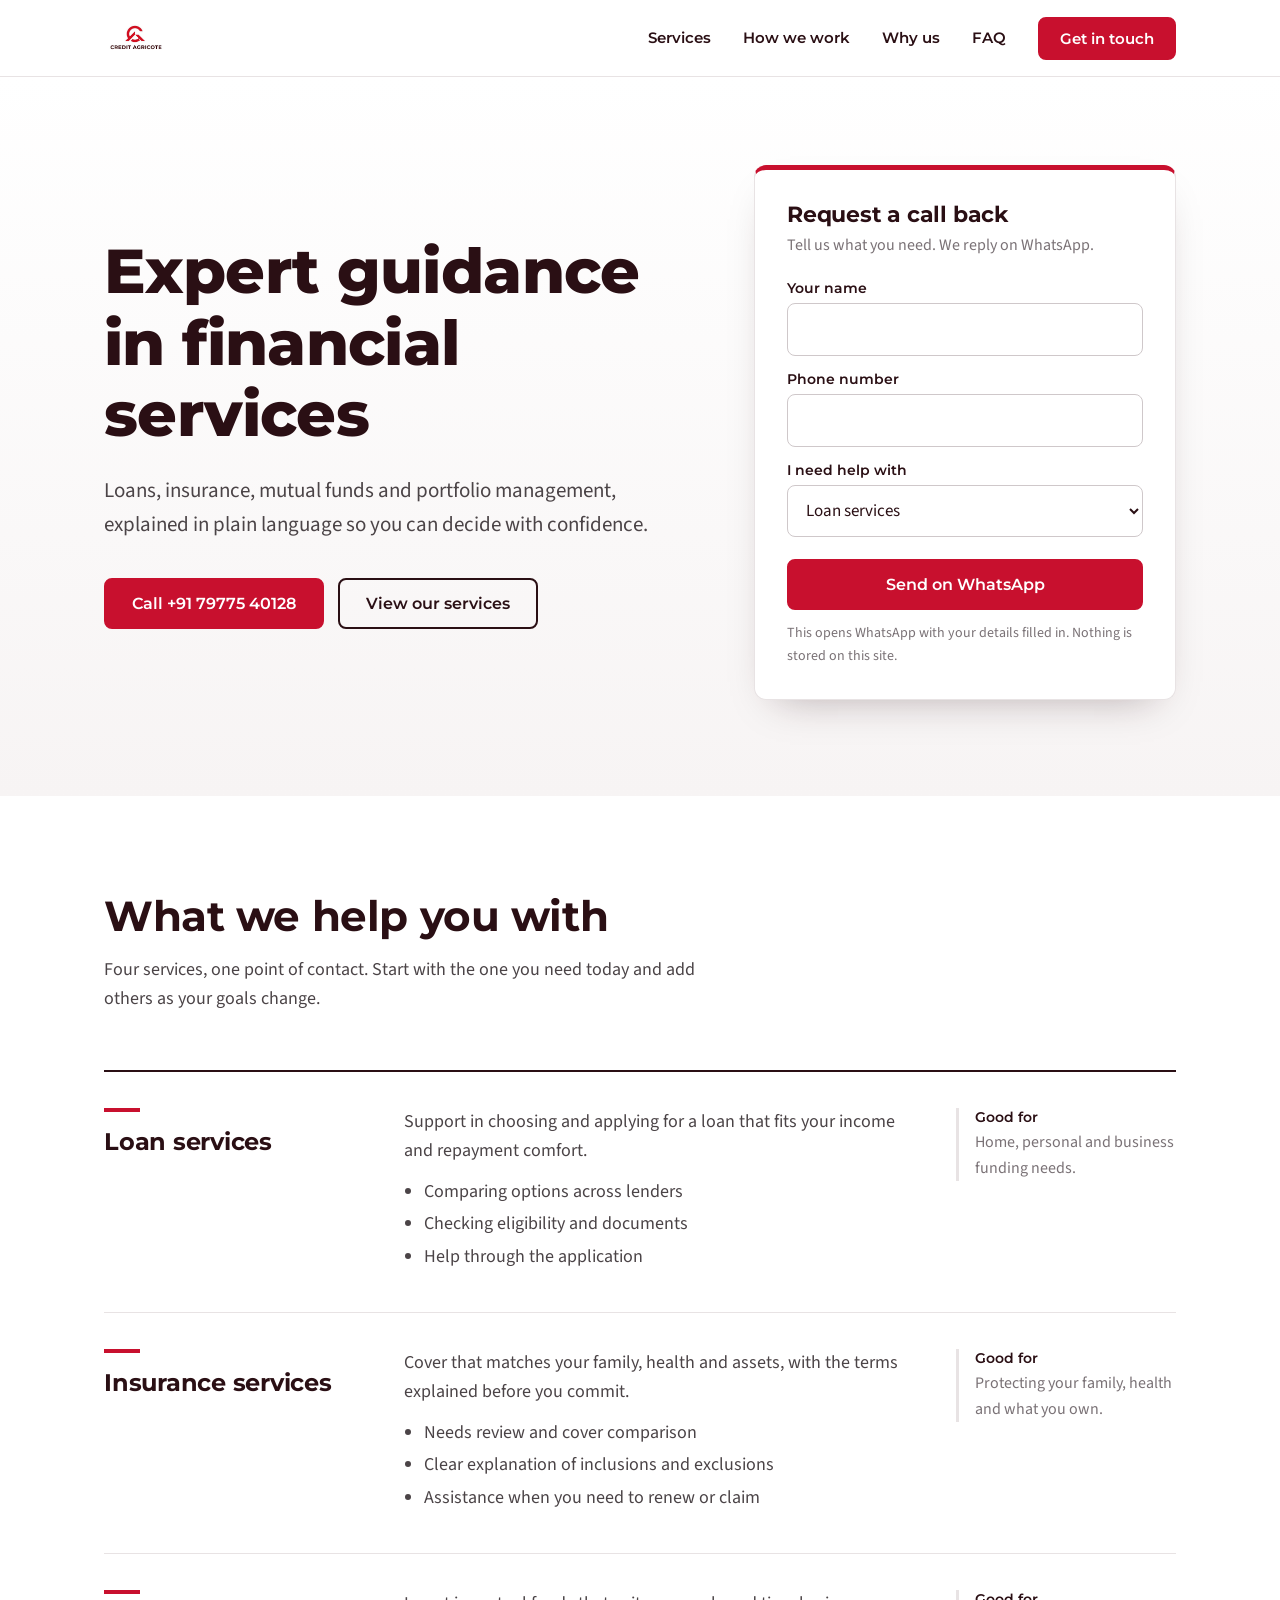
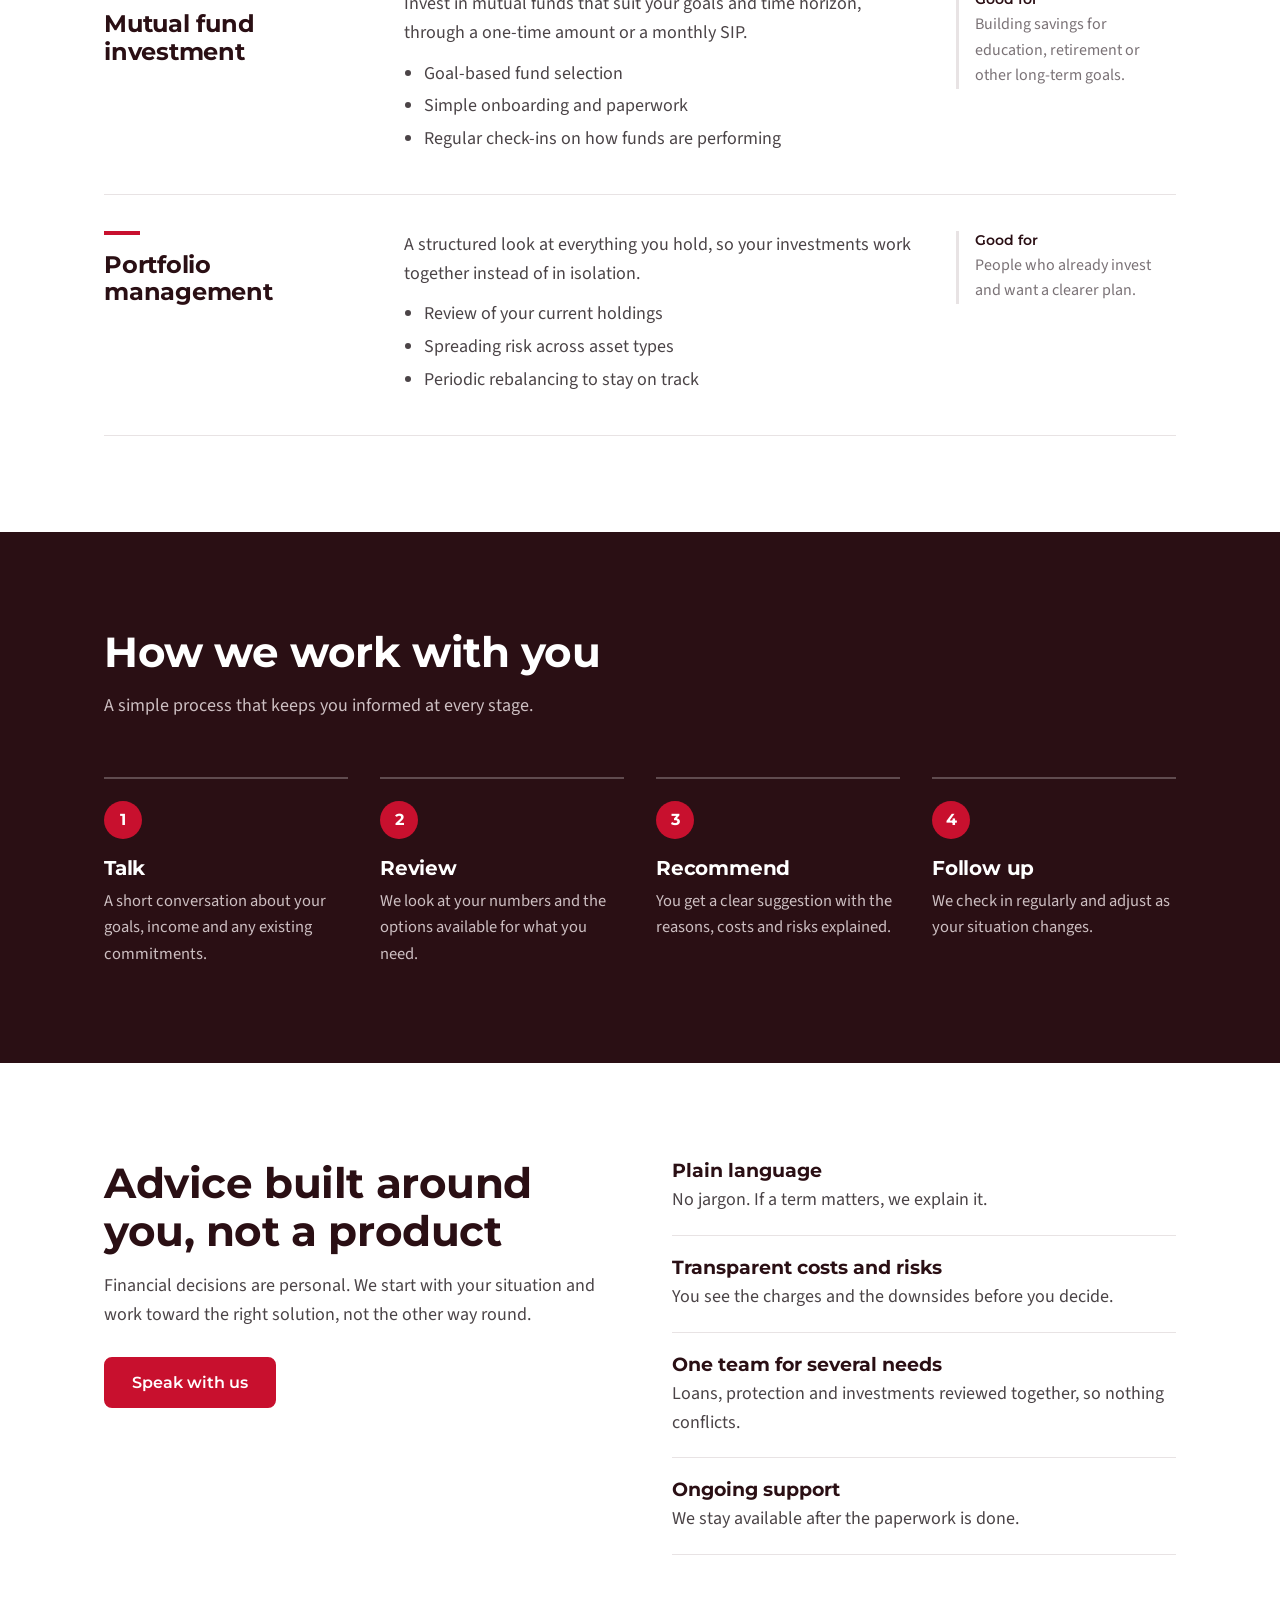
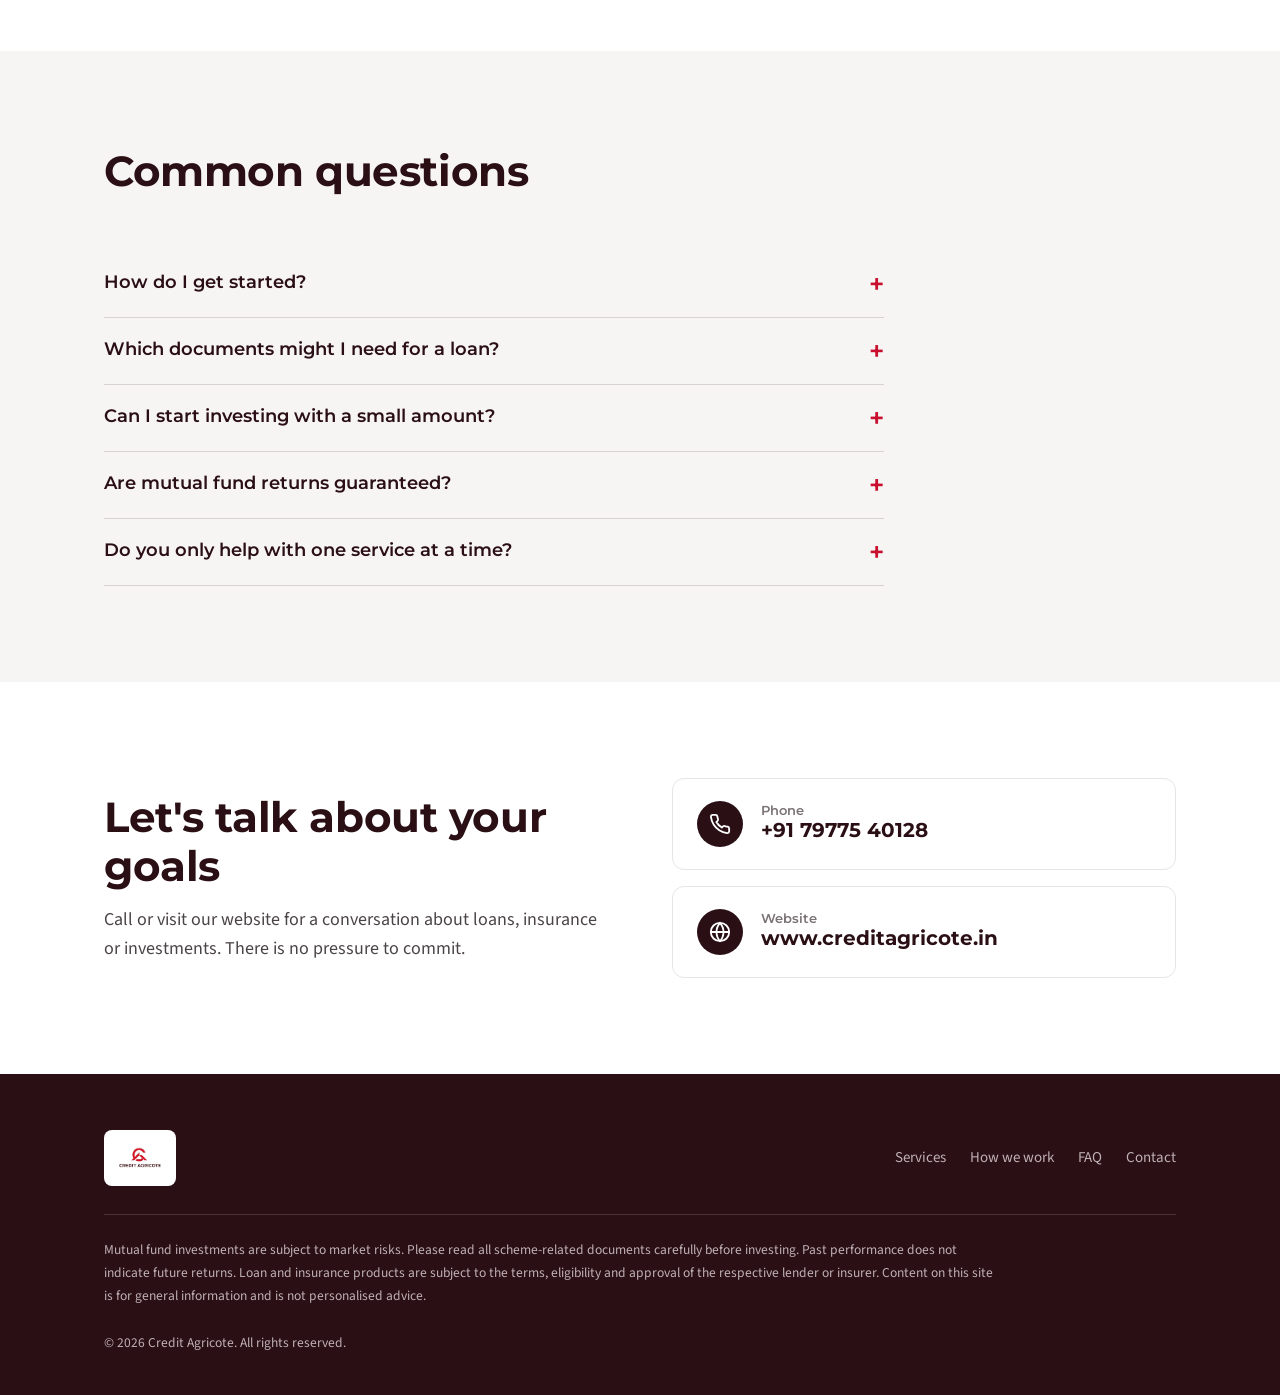
==== index.html @ e3b3945b "Add Credit Agricote website" ====
<!DOCTYPE html>
<html lang="en">
<head>
<meta charset="utf-8">
<meta name="viewport" content="width=device-width, initial-scale=1">
<title>Credit Agricote | Loans, Insurance, Mutual Funds & Portfolio Management</title>
<meta name="description" content="Credit Agricote offers clear, practical guidance on loans, insurance, mutual fund investment and portfolio management. Call +91 79775 40128.">
<meta property="og:title" content="Credit Agricote | Expert guidance in financial services">
<meta property="og:description" content="Loans, insurance, mutual fund investment and portfolio management, explained clearly.">
<meta property="og:type" content="website">
<meta property="og:image" content="assets/logo.jpg">
<link rel="icon" href="assets/logo.jpg">
<link rel="preconnect" href="https://fonts.googleapis.com">
<link rel="preconnect" href="https://fonts.gstatic.com" crossorigin>
<link href="https://fonts.googleapis.com/css2?family=Montserrat:wght@500;600;700;800&family=Source+Sans+3:wght@400;500;600&display=swap" rel="stylesheet">
<style>
:root{
  --red:#C8102E; --red-dark:#9E0C24; --ink:#2A0F14; --text:#4B4447; --muted:#7A7276;
  --line:#E8E3E4; --soft:#F7F4F4; --white:#fff;
  --head:"Montserrat","Segoe UI",Arial,sans-serif; --body:"Source Sans 3","Segoe UI",Arial,sans-serif;
  --max:1120px;
}
*{box-sizing:border-box;margin:0;padding:0}
html{scroll-behavior:smooth;scroll-padding-top:84px}
body{font-family:var(--body);font-size:18px;line-height:1.6;color:var(--text);background:var(--white);-webkit-font-smoothing:antialiased}
img{max-width:100%;display:block}
a{color:inherit}
h1,h2,h3{font-family:var(--head);color:var(--ink);line-height:1.15;letter-spacing:-.01em}
.wrap{max-width:var(--max);margin:0 auto;padding:0 24px}
:focus-visible{outline:3px solid var(--red);outline-offset:3px;border-radius:4px}
.skip{position:absolute;left:-999px;top:8px;background:var(--ink);color:#fff;padding:8px 14px;border-radius:6px;z-index:100}
.skip:focus{left:8px}

/* buttons */
.btn{display:inline-flex;align-items:center;justify-content:center;gap:8px;font:600 16px var(--head);padding:14px 26px;border-radius:8px;text-decoration:none;border:2px solid var(--red);background:var(--red);color:#fff;cursor:pointer;transition:background .2s,color .2s,border-color .2s}
.btn:hover{background:var(--red-dark);border-color:var(--red-dark)}
.btn.ghost{background:transparent;color:var(--ink);border-color:var(--ink)}
.btn.ghost:hover{background:var(--ink);color:#fff}

/* header */
header{position:sticky;top:0;z-index:50;background:rgba(255,255,255,.96);backdrop-filter:blur(8px);border-bottom:1px solid var(--line)}
.nav{display:flex;align-items:center;justify-content:space-between;height:76px}
.brand img{height:64px;width:auto;margin:-6px 0}
.nav ul{display:flex;gap:32px;list-style:none;align-items:center}
.nav a.link{text-decoration:none;font:600 15px var(--head);color:var(--ink)}
.nav a.link:hover{color:var(--red)}
.nav .btn{padding:10px 20px;font-size:15px}
.menu-btn{display:none;background:none;border:0;font:600 15px var(--head);color:var(--ink);padding:8px;cursor:pointer}

/* hero */
.hero{padding:88px 0 96px;background:linear-gradient(180deg,#fff 0,var(--soft) 100%)}
.hero .wrap{display:grid;grid-template-columns:1.25fr .9fr;gap:64px;align-items:center}
.hero h1{font-size:clamp(38px,5.2vw,62px);font-weight:800;animation:rise .7s ease both}
.hero p.lead{font-size:21px;margin:24px 0 36px;max-width:34em;animation:rise .7s .1s ease both}
.hero .actions{display:flex;gap:14px;flex-wrap:wrap;animation:rise .7s .2s ease both}
@keyframes rise{from{opacity:0;transform:translateY(14px)}to{opacity:1;transform:none}}

.panel{background:#fff;border:1px solid var(--line);border-top:5px solid var(--red);border-radius:12px;padding:32px;box-shadow:0 18px 40px -22px rgba(42,15,20,.35)}
.panel h2{font-size:22px;margin-bottom:6px}
.panel p.sub{font-size:16px;color:var(--muted);margin-bottom:20px}
label{display:block;font:600 14px var(--head);color:var(--ink);margin:14px 0 6px}
input,select,textarea{width:100%;font:inherit;font-size:17px;padding:12px 14px;border:1.5px solid #CFC8CA;border-radius:8px;background:#fff;color:var(--ink)}
input:focus,select:focus,textarea:focus{border-color:var(--red);outline:none;box-shadow:0 0 0 3px rgba(200,16,46,.18)}
textarea{min-height:84px;resize:vertical}
.panel .btn{width:100%;margin-top:22px}
.note{font-size:14px;color:var(--muted);margin-top:12px}

/* sections */
section{padding:96px 0}
.head{max-width:640px;margin-bottom:56px}
.head h2{font-size:clamp(30px,3.6vw,42px);font-weight:700}
.head p{margin-top:16px}

/* services: ruled rows, not identical cards */
.services{border-top:2px solid var(--ink)}
.svc{display:grid;grid-template-columns:260px 1fr 220px;gap:40px;padding:36px 0;border-bottom:1px solid var(--line);align-items:start}
.svc h3{font-size:24px;font-weight:700}
.svc h3::before{content:"";display:block;width:36px;height:4px;background:var(--red);margin-bottom:16px}
.svc ul{margin:12px 0 0 20px}
.svc li{margin:4px 0}
.svc .for{font-size:16px;color:var(--muted);border-left:3px solid var(--line);padding-left:16px}
.svc .for b{display:block;font:600 14px var(--head);color:var(--ink);margin-bottom:4px}

/* approach */
.approach{background:var(--ink);color:#E9DFE1}
.approach h2{color:#fff}
.approach .head p{color:#CDBFC2}
.steps{display:grid;grid-template-columns:repeat(4,1fr);gap:32px;list-style:none;counter-reset:s}
.steps li{counter-increment:s;border-top:2px solid rgba(255,255,255,.25);padding-top:22px}
.steps li::before{content:counter(s);display:grid;place-items:center;width:38px;height:38px;border-radius:50%;background:var(--red);color:#fff;font:700 16px var(--head);margin-bottom:18px}
.steps h3{color:#fff;font-size:20px;margin-bottom:8px}
.steps p{font-size:16.5px;color:#CDBFC2}

/* why */
.why{display:grid;grid-template-columns:1fr 1fr;gap:64px;align-items:start}
.why dl div{padding:20px 0;border-bottom:1px solid var(--line)}
.why dl div:first-child{padding-top:0}
.why dt{font:700 19px var(--head);color:var(--ink);margin-bottom:4px}

/* faq */
.faq{background:var(--soft)}
.faq .list{max-width:780px}
details{border-bottom:1px solid #D9D2D4;padding:20px 0}
summary{cursor:pointer;font:600 18px var(--head);color:var(--ink);list-style:none;display:flex;justify-content:space-between;gap:20px}
summary::-webkit-details-marker{display:none}
summary::after{content:"+";font-size:26px;line-height:1;color:var(--red);transition:transform .2s}
details[open] summary::after{transform:rotate(45deg)}
details p{margin-top:12px;max-width:42em}

/* contact */
.contact .wrap{display:grid;grid-template-columns:1fr 1fr;gap:64px;align-items:center}
.contact h2{font-size:clamp(30px,3.6vw,42px);margin-bottom:16px}
.cards{display:grid;gap:16px}
.cc{display:flex;gap:18px;align-items:center;text-decoration:none;border:1px solid var(--line);border-radius:12px;padding:22px 24px;transition:border-color .2s}
.cc:hover{border-color:var(--red)}
.cc .ic{flex:none;width:46px;height:46px;border-radius:50%;background:var(--ink);display:grid;place-items:center}
.cc svg{width:22px;height:22px;fill:none;stroke:#fff;stroke-width:2;stroke-linecap:round;stroke-linejoin:round}
.cc small{display:block;font:600 13px var(--head);color:var(--muted)}
.cc strong{font:700 20px var(--head);color:var(--ink)}

footer{background:var(--ink);color:#BFB1B5;padding:56px 0 40px;font-size:15px}
footer .top{display:flex;justify-content:space-between;gap:32px;flex-wrap:wrap;padding-bottom:28px;border-bottom:1px solid rgba(255,255,255,.15)}
footer img{height:56px;background:#fff;border-radius:8px;padding:2px 10px}
footer nav{display:flex;gap:24px;flex-wrap:wrap;align-items:center}
footer a{text-decoration:none}
footer a:hover{color:#fff}
footer .legal{margin-top:24px;font-size:13.5px;line-height:1.7;max-width:900px}

@media(max-width:900px){
  .hero .wrap,.why,.contact .wrap{grid-template-columns:1fr;gap:44px}
  .svc{grid-template-columns:1fr;gap:16px}
  .steps{grid-template-columns:1fr 1fr}
  section{padding:72px 0}.hero{padding:56px 0 72px}
  .menu-btn{display:block}
  .nav ul{display:none;position:absolute;top:76px;left:0;right:0;background:#fff;flex-direction:column;align-items:stretch;gap:0;padding:8px 24px 20px;border-bottom:1px solid var(--line)}
  .nav ul.open{display:flex}
  .nav li{padding:12px 0;border-bottom:1px solid var(--line)}
  .nav li:last-child{border:0}
}
@media(max-width:560px){.steps{grid-template-columns:1fr}body{font-size:17px}.panel{padding:24px}}
@media(prefers-reduced-motion:reduce){*{animation:none!important;transition:none!important;scroll-behavior:auto!important}}
</style>
</head>
<body>
<a class="skip" href="#main">Skip to content</a>

<header>
  <div class="wrap nav">
    <a class="brand" href="#top" aria-label="Credit Agricote home"><img src="assets/logo.jpg" alt="Credit Agricote"></a>
    <button class="menu-btn" aria-expanded="false" aria-controls="menu">Menu</button>
    <ul id="menu">
      <li><a class="link" href="#services">Services</a></li>
      <li><a class="link" href="#approach">How we work</a></li>
      <li><a class="link" href="#why">Why us</a></li>
      <li><a class="link" href="#faq">FAQ</a></li>
      <li><a class="btn" href="#contact">Get in touch</a></li>
    </ul>
  </div>
</header>

<main id="main">
<div id="top" class="hero">
  <div class="wrap">
    <div>
      <h1>Expert guidance in financial services</h1>
      <p class="lead">Loans, insurance, mutual funds and portfolio management, explained in plain language so you can decide with confidence.</p>
      <div class="actions">
        <a class="btn" href="tel:+917977540128">Call +91 79775 40128</a>
        <a class="btn ghost" href="#services">View our services</a>
      </div>
    </div>
    <form class="panel" id="enquiry" aria-labelledby="fh">
      <h2 id="fh">Request a call back</h2>
      <p class="sub">Tell us what you need. We reply on WhatsApp.</p>
      <label for="name">Your name</label>
      <input id="name" name="name" autocomplete="name" required>
      <label for="phone">Phone number</label>
      <input id="phone" name="phone" type="tel" autocomplete="tel" required>
      <label for="need">I need help with</label>
      <select id="need" name="need">
        <option>Loan services</option>
        <option>Insurance services</option>
        <option>Mutual fund investment</option>
        <option>Portfolio management</option>
        <option>Not sure yet</option>
      </select>
      <button class="btn" type="submit">Send on WhatsApp</button>
      <p class="note">This opens WhatsApp with your details filled in. Nothing is stored on this site.</p>
    </form>
  </div>
</div>

<section id="services">
  <div class="wrap">
    <div class="head">
      <h2>What we help you with</h2>
      <p>Four services, one point of contact. Start with the one you need today and add others as your goals change.</p>
    </div>
    <div class="services">
      <article class="svc">
        <h3>Loan services</h3>
        <div>
          <p>Support in choosing and applying for a loan that fits your income and repayment comfort.</p>
          <ul><li>Comparing options across lenders</li><li>Checking eligibility and documents</li><li>Help through the application</li></ul>
        </div>
        <p class="for"><b>Good for</b>Home, personal and business funding needs.</p>
      </article>
      <article class="svc">
        <h3>Insurance services</h3>
        <div>
          <p>Cover that matches your family, health and assets, with the terms explained before you commit.</p>
          <ul><li>Needs review and cover comparison</li><li>Clear explanation of inclusions and exclusions</li><li>Assistance when you need to renew or claim</li></ul>
        </div>
        <p class="for"><b>Good for</b>Protecting your family, health and what you own.</p>
      </article>
      <article class="svc">
        <h3>Mutual fund investment</h3>
        <div>
          <p>Invest in mutual funds that suit your goals and time horizon, through a one-time amount or a monthly SIP.</p>
          <ul><li>Goal-based fund selection</li><li>Simple onboarding and paperwork</li><li>Regular check-ins on how funds are performing</li></ul>
        </div>
        <p class="for"><b>Good for</b>Building savings for education, retirement or other long-term goals.</p>
      </article>
      <article class="svc">
        <h3>Portfolio management</h3>
        <div>
          <p>A structured look at everything you hold, so your investments work together instead of in isolation.</p>
          <ul><li>Review of your current holdings</li><li>Spreading risk across asset types</li><li>Periodic rebalancing to stay on track</li></ul>
        </div>
        <p class="for"><b>Good for</b>People who already invest and want a clearer plan.</p>
      </article>
    </div>
  </div>
</section>

<section id="approach" class="approach">
  <div class="wrap">
    <div class="head">
      <h2>How we work with you</h2>
      <p>A simple process that keeps you informed at every stage.</p>
    </div>
    <ol class="steps">
      <li><h3>Talk</h3><p>A short conversation about your goals, income and any existing commitments.</p></li>
      <li><h3>Review</h3><p>We look at your numbers and the options available for what you need.</p></li>
      <li><h3>Recommend</h3><p>You get a clear suggestion with the reasons, costs and risks explained.</p></li>
      <li><h3>Follow up</h3><p>We check in regularly and adjust as your situation changes.</p></li>
    </ol>
  </div>
</section>

<section id="why">
  <div class="wrap why">
    <div class="head" style="margin:0">
      <h2>Advice built around you, not a product</h2>
      <p>Financial decisions are personal. We start with your situation and work toward the right solution, not the other way round.</p>
      <p style="margin-top:28px"><a class="btn" href="#contact">Speak with us</a></p>
    </div>
    <dl>
      <div><dt>Plain language</dt><dd>No jargon. If a term matters, we explain it.</dd></div>
      <div><dt>Transparent costs and risks</dt><dd>You see the charges and the downsides before you decide.</dd></div>
      <div><dt>One team for several needs</dt><dd>Loans, protection and investments reviewed together, so nothing conflicts.</dd></div>
      <div><dt>Ongoing support</dt><dd>We stay available after the paperwork is done.</dd></div>
    </dl>
  </div>
</section>

<section id="faq" class="faq">
  <div class="wrap">
    <div class="head"><h2>Common questions</h2></div>
    <div class="list">
      <details><summary>How do I get started?</summary><p>Call us or send the form above. We will arrange a short conversation to understand what you need before suggesting anything.</p></details>
      <details><summary>Which documents might I need for a loan?</summary><p>This depends on the loan type and lender. Typically it includes identity and address proof, income documents and bank statements. We will give you an exact list once we know your case.</p></details>
      <details><summary>Can I start investing with a small amount?</summary><p>Many mutual funds accept small monthly SIPs. We will help you choose an amount that fits your budget and goal.</p></details>
      <details><summary>Are mutual fund returns guaranteed?</summary><p>No. Mutual fund investments are subject to market risks and returns are not assured. We help you pick funds that match your risk comfort and time horizon.</p></details>
      <details><summary>Do you only help with one service at a time?</summary><p>No. Many clients begin with one need and later add others. We keep your full picture in view.</p></details>
    </div>
  </div>
</section>

<section id="contact" class="contact">
  <div class="wrap">
    <div>
      <h2>Let's talk about your goals</h2>
      <p>Call or visit our website for a conversation about loans, insurance or investments. There is no pressure to commit.</p>
    </div>
    <div class="cards">
      <a class="cc" href="tel:+917977540128"><span class="ic"><svg viewBox="0 0 24 24"><path d="M22 16.9v3a2 2 0 0 1-2.2 2 19.8 19.8 0 0 1-8.6-3.1 19.5 19.5 0 0 1-6-6A19.8 19.8 0 0 1 2.1 4.2 2 2 0 0 1 4.1 2h3a2 2 0 0 1 2 1.7c.1 1 .4 1.9.7 2.8a2 2 0 0 1-.5 2.1L8 9.9a16 16 0 0 0 6 6l1.3-1.3a2 2 0 0 1 2.1-.4c.9.3 1.8.6 2.8.7a2 2 0 0 1 1.7 2z"/></svg></span><span><small>Phone</small><strong>+91 79775 40128</strong></span></a>
      <a class="cc" href="https://www.creditagricote.in"><span class="ic"><svg viewBox="0 0 24 24"><circle cx="12" cy="12" r="10"/><path d="M2 12h20M12 2a15 15 0 0 1 0 20M12 2a15 15 0 0 0 0 20"/></svg></span><span><small>Website</small><strong>www.creditagricote.in</strong></span></a>
    </div>
  </div>
</section>
</main>

<footer>
  <div class="wrap">
    <div class="top">
      <img src="assets/logo.jpg" alt="Credit Agricote">
      <nav aria-label="Footer"><a href="#services">Services</a><a href="#approach">How we work</a><a href="#faq">FAQ</a><a href="#contact">Contact</a></nav>
    </div>
    <p class="legal">Mutual fund investments are subject to market risks. Please read all scheme-related documents carefully before investing. Past performance does not indicate future returns. Loan and insurance products are subject to the terms, eligibility and approval of the respective lender or insurer. Content on this site is for general information and is not personalised advice.</p>
    <p class="legal">&copy; <span id="yr">2026</span> Credit Agricote. All rights reserved.</p>
  </div>
</footer>

<script>
document.getElementById('yr').textContent=new Date().getFullYear();
var mb=document.querySelector('.menu-btn'),m=document.getElementById('menu');
mb.addEventListener('click',function(){var o=m.classList.toggle('open');mb.setAttribute('aria-expanded',o)});
m.addEventListener('click',function(e){if(e.target.closest('a')){m.classList.remove('open');mb.setAttribute('aria-expanded',false)}});
document.getElementById('enquiry').addEventListener('submit',function(e){
  e.preventDefault();
  var f=e.target,t='Hello Credit Agricote, my name is '+f.name.value.trim()+'. I need help with: '+f.need.value+'. Please call me on '+f.phone.value.trim()+'.';
  window.open('https://wa.me/917977540128?text='+encodeURIComponent(t),'_blank','noopener');
});
</script>
</body>
</html>
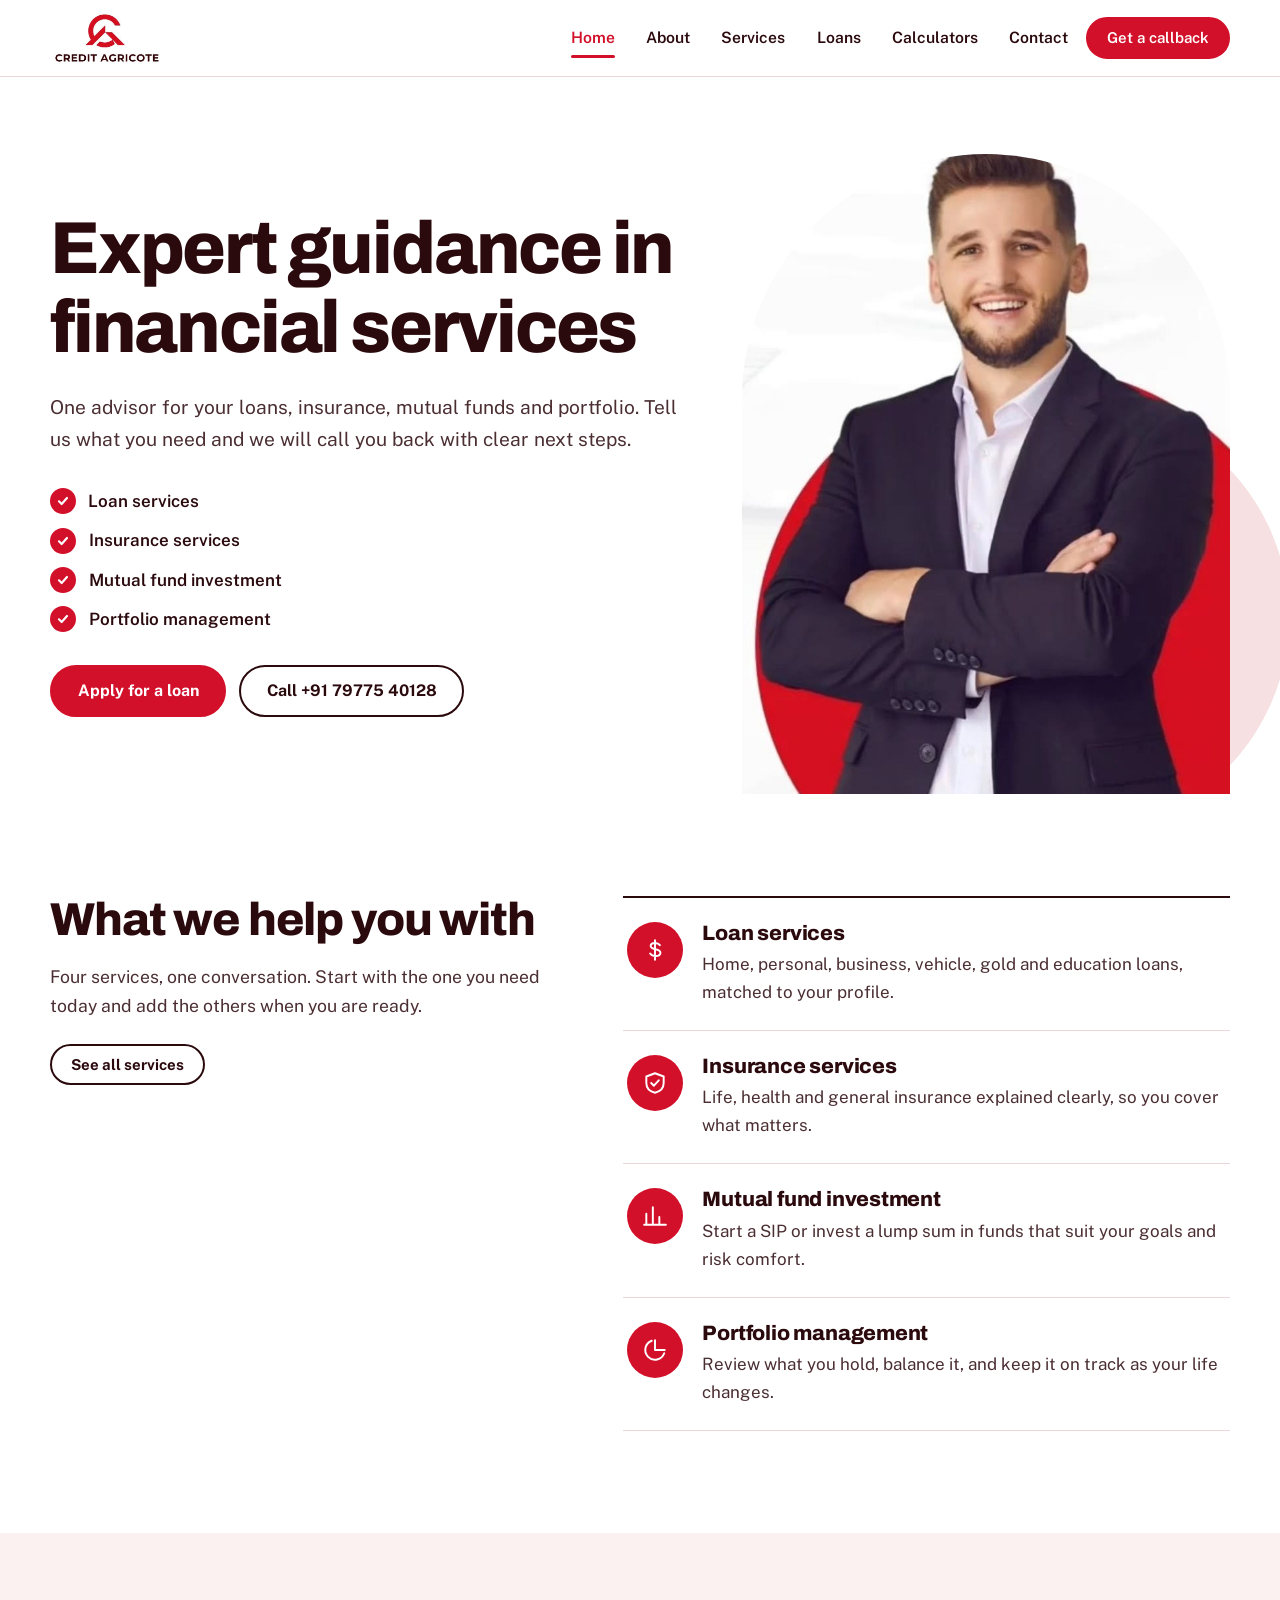
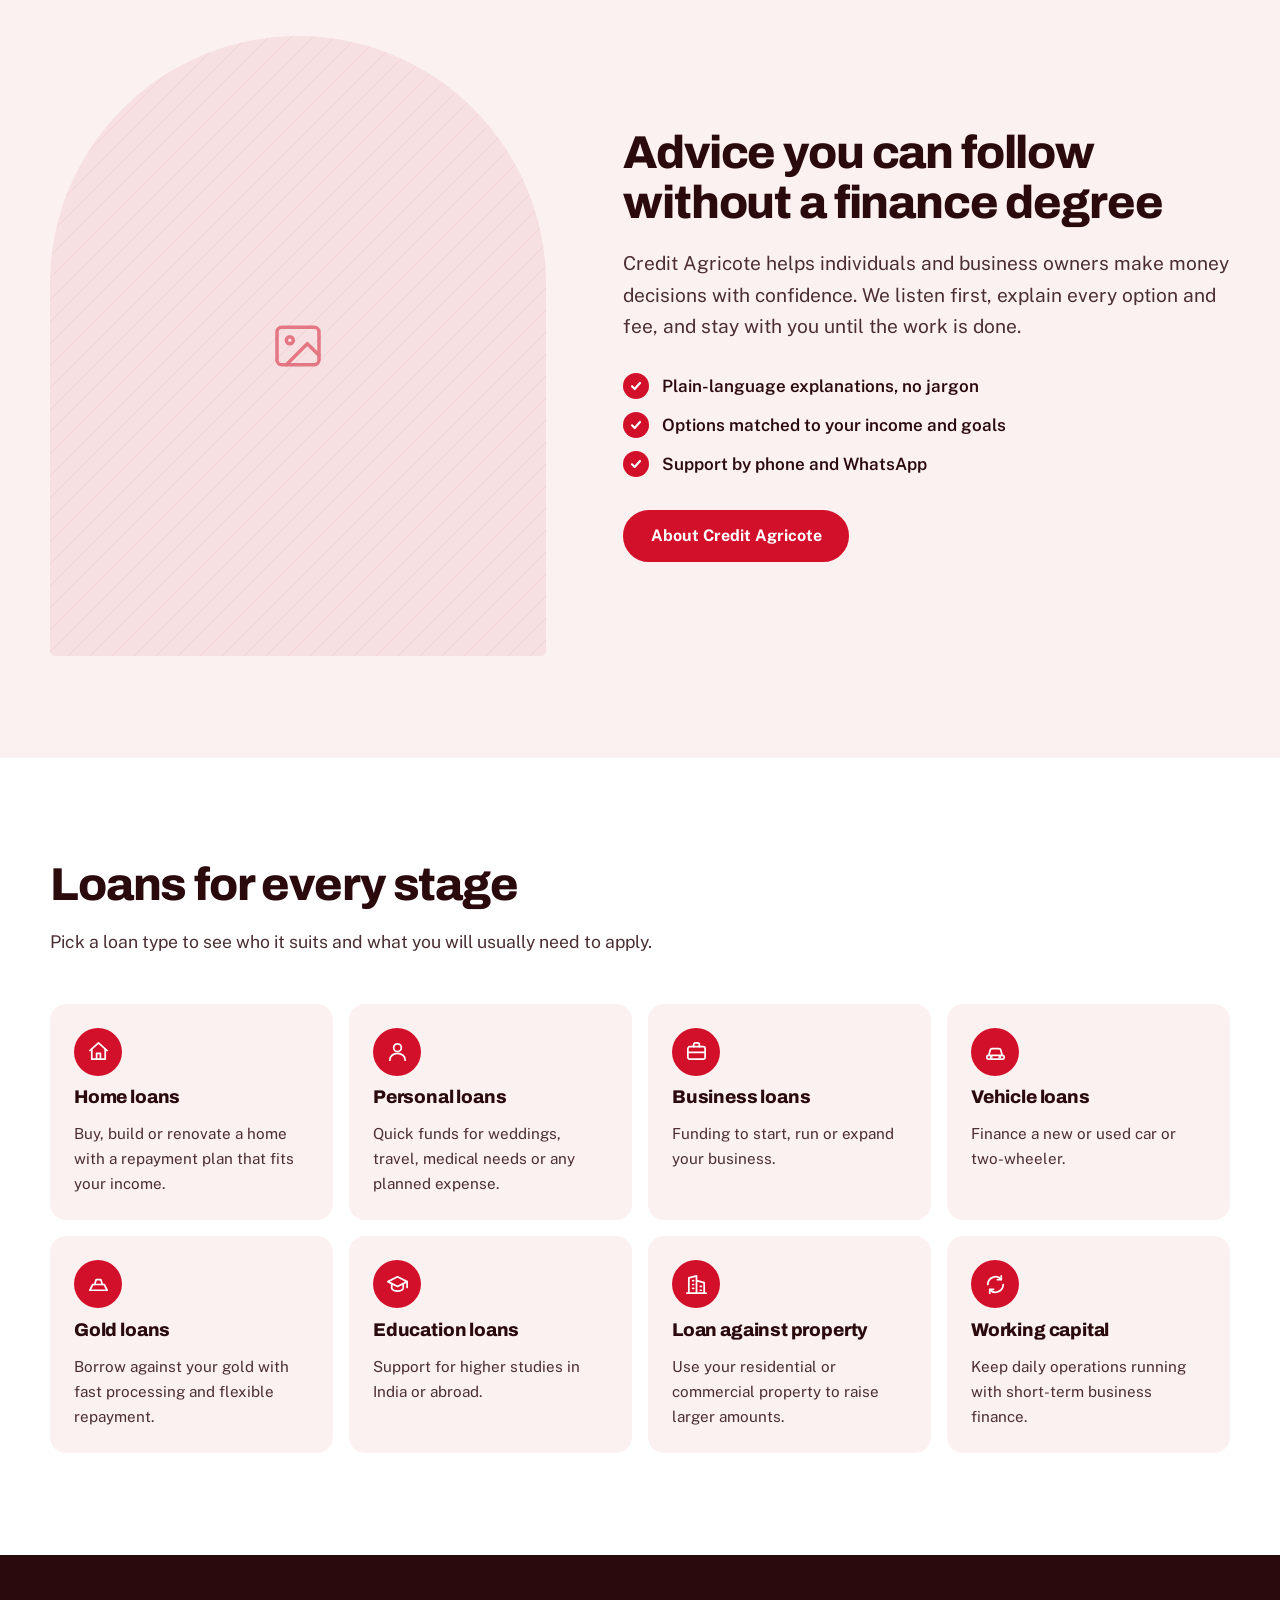
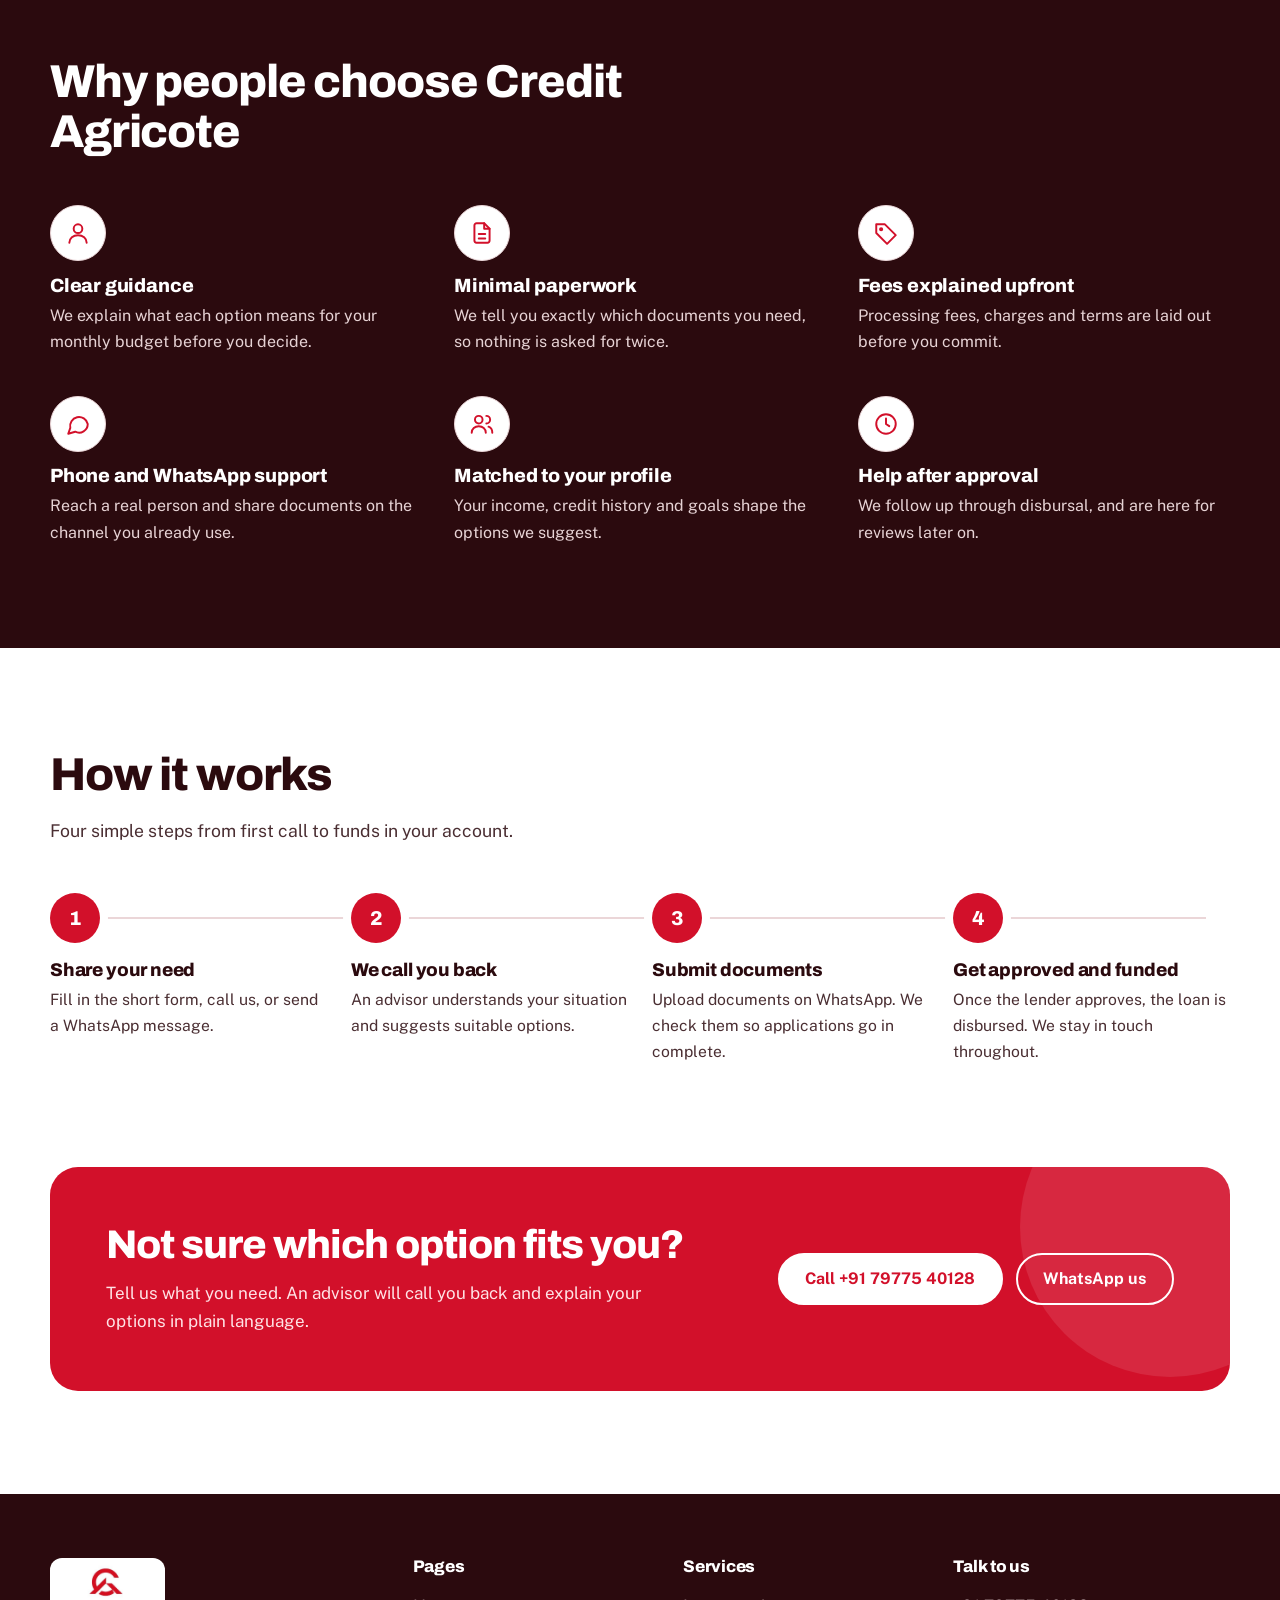
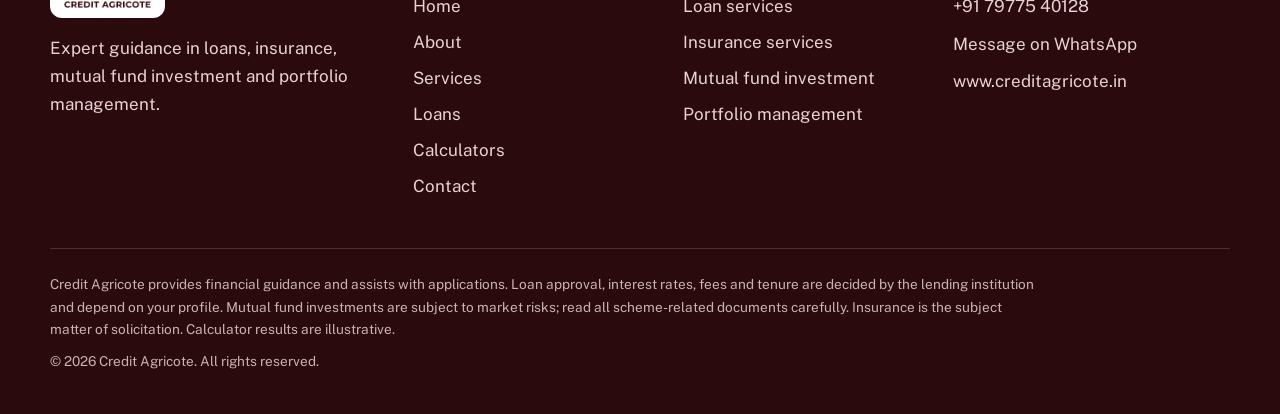
==== commit 35e4ae14: "Rebuild site: fresh multi-page Credit Agricote website" ====
--- a/index.html
+++ b/index.html
@@ -1,317 +1,166 @@
-<!DOCTYPE html>
+<!doctype html>
 <html lang="en">
 <head>
 <meta charset="utf-8">
-<meta name="viewport" content="width=device-width, initial-scale=1">
-<title>Credit Agricote | Loans, Insurance, Mutual Funds & Portfolio Management</title>
-<meta name="description" content="Credit Agricote offers clear, practical guidance on loans, insurance, mutual fund investment and portfolio management. Call +91 79775 40128.">
+<meta name="viewport" content="width=device-width,initial-scale=1">
+<title>Credit Agricote | Expert guidance in financial services</title>
+<meta name="description" content="Loans, insurance, mutual fund investment and portfolio management with clear, expert guidance from Credit Agricote.">
+<meta name="theme-color" content="#D2102A">
 <meta property="og:title" content="Credit Agricote | Expert guidance in financial services">
-<meta property="og:description" content="Loans, insurance, mutual fund investment and portfolio management, explained clearly.">
+<meta property="og:description" content="Loans, insurance, mutual fund investment and portfolio management with clear, expert guidance from Credit Agricote.">
 <meta property="og:type" content="website">
-<meta property="og:image" content="assets/logo.jpg">
-<link rel="icon" href="assets/logo.jpg">
+<meta property="og:image" content="assets/img/services-poster.jpg">
+<link rel="icon" type="image/png" href="assets/favicon.png">
 <link rel="preconnect" href="https://fonts.googleapis.com">
 <link rel="preconnect" href="https://fonts.gstatic.com" crossorigin>
-<link href="https://fonts.googleapis.com/css2?family=Montserrat:wght@500;600;700;800&family=Source+Sans+3:wght@400;500;600&display=swap" rel="stylesheet">
-<style>
-:root{
-  --red:#C8102E; --red-dark:#9E0C24; --ink:#2A0F14; --text:#4B4447; --muted:#7A7276;
-  --line:#E8E3E4; --soft:#F7F4F4; --white:#fff;
-  --head:"Montserrat","Segoe UI",Arial,sans-serif; --body:"Source Sans 3","Segoe UI",Arial,sans-serif;
-  --max:1120px;
-}
-*{box-sizing:border-box;margin:0;padding:0}
-html{scroll-behavior:smooth;scroll-padding-top:84px}
-body{font-family:var(--body);font-size:18px;line-height:1.6;color:var(--text);background:var(--white);-webkit-font-smoothing:antialiased}
-img{max-width:100%;display:block}
-a{color:inherit}
-h1,h2,h3{font-family:var(--head);color:var(--ink);line-height:1.15;letter-spacing:-.01em}
-.wrap{max-width:var(--max);margin:0 auto;padding:0 24px}
-:focus-visible{outline:3px solid var(--red);outline-offset:3px;border-radius:4px}
-.skip{position:absolute;left:-999px;top:8px;background:var(--ink);color:#fff;padding:8px 14px;border-radius:6px;z-index:100}
-.skip:focus{left:8px}
-
-/* buttons */
-.btn{display:inline-flex;align-items:center;justify-content:center;gap:8px;font:600 16px var(--head);padding:14px 26px;border-radius:8px;text-decoration:none;border:2px solid var(--red);background:var(--red);color:#fff;cursor:pointer;transition:background .2s,color .2s,border-color .2s}
-.btn:hover{background:var(--red-dark);border-color:var(--red-dark)}
-.btn.ghost{background:transparent;color:var(--ink);border-color:var(--ink)}
-.btn.ghost:hover{background:var(--ink);color:#fff}
-
-/* header */
-header{position:sticky;top:0;z-index:50;background:rgba(255,255,255,.96);backdrop-filter:blur(8px);border-bottom:1px solid var(--line)}
-.nav{display:flex;align-items:center;justify-content:space-between;height:76px}
-.brand img{height:64px;width:auto;margin:-6px 0}
-.nav ul{display:flex;gap:32px;list-style:none;align-items:center}
-.nav a.link{text-decoration:none;font:600 15px var(--head);color:var(--ink)}
-.nav a.link:hover{color:var(--red)}
-.nav .btn{padding:10px 20px;font-size:15px}
-.menu-btn{display:none;background:none;border:0;font:600 15px var(--head);color:var(--ink);padding:8px;cursor:pointer}
-
-/* hero */
-.hero{padding:88px 0 96px;background:linear-gradient(180deg,#fff 0,var(--soft) 100%)}
-.hero .wrap{display:grid;grid-template-columns:1.25fr .9fr;gap:64px;align-items:center}
-.hero h1{font-size:clamp(38px,5.2vw,62px);font-weight:800;animation:rise .7s ease both}
-.hero p.lead{font-size:21px;margin:24px 0 36px;max-width:34em;animation:rise .7s .1s ease both}
-.hero .actions{display:flex;gap:14px;flex-wrap:wrap;animation:rise .7s .2s ease both}
-@keyframes rise{from{opacity:0;transform:translateY(14px)}to{opacity:1;transform:none}}
-
-.panel{background:#fff;border:1px solid var(--line);border-top:5px solid var(--red);border-radius:12px;padding:32px;box-shadow:0 18px 40px -22px rgba(42,15,20,.35)}
-.panel h2{font-size:22px;margin-bottom:6px}
-.panel p.sub{font-size:16px;color:var(--muted);margin-bottom:20px}
-label{display:block;font:600 14px var(--head);color:var(--ink);margin:14px 0 6px}
-input,select,textarea{width:100%;font:inherit;font-size:17px;padding:12px 14px;border:1.5px solid #CFC8CA;border-radius:8px;background:#fff;color:var(--ink)}
-input:focus,select:focus,textarea:focus{border-color:var(--red);outline:none;box-shadow:0 0 0 3px rgba(200,16,46,.18)}
-textarea{min-height:84px;resize:vertical}
-.panel .btn{width:100%;margin-top:22px}
-.note{font-size:14px;color:var(--muted);margin-top:12px}
-
-/* sections */
-section{padding:96px 0}
-.head{max-width:640px;margin-bottom:56px}
-.head h2{font-size:clamp(30px,3.6vw,42px);font-weight:700}
-.head p{margin-top:16px}
-
-/* services: ruled rows, not identical cards */
-.services{border-top:2px solid var(--ink)}
-.svc{display:grid;grid-template-columns:260px 1fr 220px;gap:40px;padding:36px 0;border-bottom:1px solid var(--line);align-items:start}
-.svc h3{font-size:24px;font-weight:700}
-.svc h3::before{content:"";display:block;width:36px;height:4px;background:var(--red);margin-bottom:16px}
-.svc ul{margin:12px 0 0 20px}
-.svc li{margin:4px 0}
-.svc .for{font-size:16px;color:var(--muted);border-left:3px solid var(--line);padding-left:16px}
-.svc .for b{display:block;font:600 14px var(--head);color:var(--ink);margin-bottom:4px}
-
-/* approach */
-.approach{background:var(--ink);color:#E9DFE1}
-.approach h2{color:#fff}
-.approach .head p{color:#CDBFC2}
-.steps{display:grid;grid-template-columns:repeat(4,1fr);gap:32px;list-style:none;counter-reset:s}
-.steps li{counter-increment:s;border-top:2px solid rgba(255,255,255,.25);padding-top:22px}
-.steps li::before{content:counter(s);display:grid;place-items:center;width:38px;height:38px;border-radius:50%;background:var(--red);color:#fff;font:700 16px var(--head);margin-bottom:18px}
-.steps h3{color:#fff;font-size:20px;margin-bottom:8px}
-.steps p{font-size:16.5px;color:#CDBFC2}
-
-/* why */
-.why{display:grid;grid-template-columns:1fr 1fr;gap:64px;align-items:start}
-.why dl div{padding:20px 0;border-bottom:1px solid var(--line)}
-.why dl div:first-child{padding-top:0}
-.why dt{font:700 19px var(--head);color:var(--ink);margin-bottom:4px}
-
-/* faq */
-.faq{background:var(--soft)}
-.faq .list{max-width:780px}
-details{border-bottom:1px solid #D9D2D4;padding:20px 0}
-summary{cursor:pointer;font:600 18px var(--head);color:var(--ink);list-style:none;display:flex;justify-content:space-between;gap:20px}
-summary::-webkit-details-marker{display:none}
-summary::after{content:"+";font-size:26px;line-height:1;color:var(--red);transition:transform .2s}
-details[open] summary::after{transform:rotate(45deg)}
-details p{margin-top:12px;max-width:42em}
-
-/* contact */
-.contact .wrap{display:grid;grid-template-columns:1fr 1fr;gap:64px;align-items:center}
-.contact h2{font-size:clamp(30px,3.6vw,42px);margin-bottom:16px}
-.cards{display:grid;gap:16px}
-.cc{display:flex;gap:18px;align-items:center;text-decoration:none;border:1px solid var(--line);border-radius:12px;padding:22px 24px;transition:border-color .2s}
-.cc:hover{border-color:var(--red)}
-.cc .ic{flex:none;width:46px;height:46px;border-radius:50%;background:var(--ink);display:grid;place-items:center}
-.cc svg{width:22px;height:22px;fill:none;stroke:#fff;stroke-width:2;stroke-linecap:round;stroke-linejoin:round}
-.cc small{display:block;font:600 13px var(--head);color:var(--muted)}
-.cc strong{font:700 20px var(--head);color:var(--ink)}
-
-footer{background:var(--ink);color:#BFB1B5;padding:56px 0 40px;font-size:15px}
-footer .top{display:flex;justify-content:space-between;gap:32px;flex-wrap:wrap;padding-bottom:28px;border-bottom:1px solid rgba(255,255,255,.15)}
-footer img{height:56px;background:#fff;border-radius:8px;padding:2px 10px}
-footer nav{display:flex;gap:24px;flex-wrap:wrap;align-items:center}
-footer a{text-decoration:none}
-footer a:hover{color:#fff}
-footer .legal{margin-top:24px;font-size:13.5px;line-height:1.7;max-width:900px}
-
-@media(max-width:900px){
-  .hero .wrap,.why,.contact .wrap{grid-template-columns:1fr;gap:44px}
-  .svc{grid-template-columns:1fr;gap:16px}
-  .steps{grid-template-columns:1fr 1fr}
-  section{padding:72px 0}.hero{padding:56px 0 72px}
-  .menu-btn{display:block}
-  .nav ul{display:none;position:absolute;top:76px;left:0;right:0;background:#fff;flex-direction:column;align-items:stretch;gap:0;padding:8px 24px 20px;border-bottom:1px solid var(--line)}
-  .nav ul.open{display:flex}
-  .nav li{padding:12px 0;border-bottom:1px solid var(--line)}
-  .nav li:last-child{border:0}
-}
-@media(max-width:560px){.steps{grid-template-columns:1fr}body{font-size:17px}.panel{padding:24px}}
-@media(prefers-reduced-motion:reduce){*{animation:none!important;transition:none!important;scroll-behavior:auto!important}}
-</style>
+<link href="https://fonts.googleapis.com/css2?family=Archivo:wght@600;700;800&family=Public+Sans:wght@400;500;600;700&display=swap" rel="stylesheet">
+<link rel="stylesheet" href="assets/style.css">
 </head>
 <body>
 <a class="skip" href="#main">Skip to content</a>
-
-<header>
-  <div class="wrap nav">
-    <a class="brand" href="#top" aria-label="Credit Agricote home"><img src="assets/logo.jpg" alt="Credit Agricote"></a>
-    <button class="menu-btn" aria-expanded="false" aria-controls="menu">Menu</button>
-    <ul id="menu">
-      <li><a class="link" href="#services">Services</a></li>
-      <li><a class="link" href="#approach">How we work</a></li>
-      <li><a class="link" href="#why">Why us</a></li>
-      <li><a class="link" href="#faq">FAQ</a></li>
-      <li><a class="btn" href="#contact">Get in touch</a></li>
-    </ul>
+<header class="site-header">
+  <div class="wrap bar">
+    <a class="brand" href="index.html" aria-label="Credit Agricote home"><img src="assets/logo.png" alt="Credit Agricote" width="220" height="111"></a>
+    <button class="menu-btn" aria-label="Menu" aria-expanded="false" aria-controls="site-nav">
+      <svg width="22" height="22" viewBox="0 0 24 24" fill="none" stroke="currentColor" stroke-width="2" stroke-linecap="round"><path d="M4 7h16M4 12h16M4 17h16"/></svg>
+    </button>
+    <nav class="nav" id="site-nav" aria-label="Main">
+      <a href="index.html" aria-current="page">Home</a><a href="about.html">About</a><a href="services.html">Services</a><a href="loans.html">Loans</a><a href="tools.html">Calculators</a><a href="contact.html">Contact</a>
+      <a class="btn small" href="contact.html">Get a callback</a>
+    </nav>
   </div>
 </header>
+<main id="main">
 
-<main id="main">
-<div id="top" class="hero">
-  <div class="wrap">
-    <div>
+<section class="hero">
+  <div class="wrap hero-grid">
+    <div class="hero-copy">
       <h1>Expert guidance in financial services</h1>
-      <p class="lead">Loans, insurance, mutual funds and portfolio management, explained in plain language so you can decide with confidence.</p>
-      <div class="actions">
-        <a class="btn" href="tel:+917977540128">Call +91 79775 40128</a>
-        <a class="btn ghost" href="#services">View our services</a>
+      <p class="lead">One advisor for your loans, insurance, mutual funds and portfolio. Tell us what you need and we will call you back with clear next steps.</p>
+      <ul class="checks">
+        <li>Loan services</li><li>Insurance services</li><li>Mutual fund investment</li><li>Portfolio management</li>
+      </ul>
+      <div class="btn-row">
+        <a class="btn" href="contact.html?service=Loan">Apply for a loan</a>
+        <a class="btn ghost" href="tel:+917977540128">Call +91 79775 40128</a>
       </div>
     </div>
-    <form class="panel" id="enquiry" aria-labelledby="fh">
-      <h2 id="fh">Request a call back</h2>
-      <p class="sub">Tell us what you need. We reply on WhatsApp.</p>
-      <label for="name">Your name</label>
-      <input id="name" name="name" autocomplete="name" required>
-      <label for="phone">Phone number</label>
-      <input id="phone" name="phone" type="tel" autocomplete="tel" required>
-      <label for="need">I need help with</label>
-      <select id="need" name="need">
-        <option>Loan services</option>
-        <option>Insurance services</option>
-        <option>Mutual fund investment</option>
-        <option>Portfolio management</option>
-        <option>Not sure yet</option>
-      </select>
-      <button class="btn" type="submit">Send on WhatsApp</button>
-      <p class="note">This opens WhatsApp with your details filled in. Nothing is stored on this site.</p>
-    </form>
-  </div>
-</div>
-
-<section id="services">
-  <div class="wrap">
-    <div class="head">
-      <h2>What we help you with</h2>
-      <p>Four services, one point of contact. Start with the one you need today and add others as your goals change.</p>
-    </div>
-    <div class="services">
-      <article class="svc">
-        <h3>Loan services</h3>
-        <div>
-          <p>Support in choosing and applying for a loan that fits your income and repayment comfort.</p>
-          <ul><li>Comparing options across lenders</li><li>Checking eligibility and documents</li><li>Help through the application</li></ul>
-        </div>
-        <p class="for"><b>Good for</b>Home, personal and business funding needs.</p>
-      </article>
-      <article class="svc">
-        <h3>Insurance services</h3>
-        <div>
-          <p>Cover that matches your family, health and assets, with the terms explained before you commit.</p>
-          <ul><li>Needs review and cover comparison</li><li>Clear explanation of inclusions and exclusions</li><li>Assistance when you need to renew or claim</li></ul>
-        </div>
-        <p class="for"><b>Good for</b>Protecting your family, health and what you own.</p>
-      </article>
-      <article class="svc">
-        <h3>Mutual fund investment</h3>
-        <div>
-          <p>Invest in mutual funds that suit your goals and time horizon, through a one-time amount or a monthly SIP.</p>
-          <ul><li>Goal-based fund selection</li><li>Simple onboarding and paperwork</li><li>Regular check-ins on how funds are performing</li></ul>
-        </div>
-        <p class="for"><b>Good for</b>Building savings for education, retirement or other long-term goals.</p>
-      </article>
-      <article class="svc">
-        <h3>Portfolio management</h3>
-        <div>
-          <p>A structured look at everything you hold, so your investments work together instead of in isolation.</p>
-          <ul><li>Review of your current holdings</li><li>Spreading risk across asset types</li><li>Periodic rebalancing to stay on track</li></ul>
-        </div>
-        <p class="for"><b>Good for</b>People who already invest and want a clearer plan.</p>
-      </article>
+    <div class="hero-art">
+      <span class="disc" aria-hidden="true"></span>
+      <img src="assets/img/advisor.jpg" alt="A Credit Agricote financial advisor smiling with arms crossed" width="740" height="992">
     </div>
   </div>
 </section>
 
-<section id="approach" class="approach">
-  <div class="wrap">
-    <div class="head">
-      <h2>How we work with you</h2>
-      <p>A simple process that keeps you informed at every stage.</p>
+<section class="section">
+  <div class="wrap split">
+    <div class="sticky sec-head" style="margin:0">
+      <h2>What we help you with</h2>
+      <p>Four services, one conversation. Start with the one you need today and add the others when you are ready.</p>
+      <div class="btn-row" style="margin-top:1.5rem"><a class="btn ghost small" href="services.html">See all services</a></div>
     </div>
-    <ol class="steps">
-      <li><h3>Talk</h3><p>A short conversation about your goals, income and any existing commitments.</p></li>
-      <li><h3>Review</h3><p>We look at your numbers and the options available for what you need.</p></li>
-      <li><h3>Recommend</h3><p>You get a clear suggestion with the reasons, costs and risks explained.</p></li>
-      <li><h3>Follow up</h3><p>We check in regularly and adjust as your situation changes.</p></li>
-    </ol>
+    <ul class="svc-list">
+      <li><a href="services.html#loans"><span class="ico " aria-hidden="true"><svg viewBox="0 0 24 24" fill="none" stroke="currentColor" stroke-width="1.8" stroke-linecap="round" stroke-linejoin="round"><path d="M12 3v18M16.5 7.5c-.8-1.2-2.4-2-4.5-2-2.6 0-4 1.2-4 2.9 0 4 9 1.8 9 6.1 0 1.8-1.6 3-4.5 3-2.3 0-4-.9-5-2.3"/></svg></span><div><h3>Loan services</h3><p>Home, personal, business, vehicle, gold and education loans, matched to your profile.</p></div></a></li>
+      <li><a href="services.html#insurance"><span class="ico " aria-hidden="true"><svg viewBox="0 0 24 24" fill="none" stroke="currentColor" stroke-width="1.8" stroke-linecap="round" stroke-linejoin="round"><path d="M12 3l8 3v6c0 4.5-3.2 7.8-8 9-4.8-1.2-8-4.5-8-9V6l8-3z"/><path d="M8.5 12l2.5 2.5 4.5-5"/></svg></span><div><h3>Insurance services</h3><p>Life, health and general insurance explained clearly, so you cover what matters.</p></div></a></li>
+      <li><a href="services.html#mutual-funds"><span class="ico " aria-hidden="true"><svg viewBox="0 0 24 24" fill="none" stroke="currentColor" stroke-width="1.8" stroke-linecap="round" stroke-linejoin="round"><path d="M4 20V10M10 20V4M16 20v-7M22 20H2"/></svg></span><div><h3>Mutual fund investment</h3><p>Start a SIP or invest a lump sum in funds that suit your goals and risk comfort.</p></div></a></li>
+      <li><a href="services.html#portfolio"><span class="ico " aria-hidden="true"><svg viewBox="0 0 24 24" fill="none" stroke="currentColor" stroke-width="1.8" stroke-linecap="round" stroke-linejoin="round"><path d="M12 3v9h9"/><path d="M20.5 15A9 9 0 1 1 9 3.5"/></svg></span><div><h3>Portfolio management</h3><p>Review what you hold, balance it, and keep it on track as your life changes.</p></div></a></li>
+    </ul>
   </div>
 </section>
 
-<section id="why">
-  <div class="wrap why">
-    <div class="head" style="margin:0">
-      <h2>Advice built around you, not a product</h2>
-      <p>Financial decisions are personal. We start with your situation and work toward the right solution, not the other way round.</p>
-      <p style="margin-top:28px"><a class="btn" href="#contact">Speak with us</a></p>
-    </div>
-    <dl>
-      <div><dt>Plain language</dt><dd>No jargon. If a term matters, we explain it.</dd></div>
-      <div><dt>Transparent costs and risks</dt><dd>You see the charges and the downsides before you decide.</dd></div>
-      <div><dt>One team for several needs</dt><dd>Loans, protection and investments reviewed together, so nothing conflicts.</dd></div>
-      <div><dt>Ongoing support</dt><dd>We stay available after the paperwork is done.</dd></div>
-    </dl>
-  </div>
-</section>
-
-<section id="faq" class="faq">
-  <div class="wrap">
-    <div class="head"><h2>Common questions</h2></div>
-    <div class="list">
-      <details><summary>How do I get started?</summary><p>Call us or send the form above. We will arrange a short conversation to understand what you need before suggesting anything.</p></details>
-      <details><summary>Which documents might I need for a loan?</summary><p>This depends on the loan type and lender. Typically it includes identity and address proof, income documents and bank statements. We will give you an exact list once we know your case.</p></details>
-      <details><summary>Can I start investing with a small amount?</summary><p>Many mutual funds accept small monthly SIPs. We will help you choose an amount that fits your budget and goal.</p></details>
-      <details><summary>Are mutual fund returns guaranteed?</summary><p>No. Mutual fund investments are subject to market risks and returns are not assured. We help you pick funds that match your risk comfort and time horizon.</p></details>
-      <details><summary>Do you only help with one service at a time?</summary><p>No. Many clients begin with one need and later add others. We keep your full picture in view.</p></details>
+<section class="section tint">
+  <div class="wrap split center">
+    <div class="media arch" style="--ar:4/5" role="img" aria-label="Credit Agricote advisor meeting a client"><img src="assets/img/home-about.jpg" alt="" loading="lazy" onerror="this.remove()"></div>
+    <div>
+      <h2>Advice you can follow without a finance degree</h2>
+      <p class="lead" style="margin-top:1.2rem">Credit Agricote helps individuals and business owners make money decisions with confidence. We listen first, explain every option and fee, and stay with you until the work is done.</p>
+      <ul class="checks" style="margin-top:1.8rem">
+        <li>Plain-language explanations, no jargon</li>
+        <li>Options matched to your income and goals</li>
+        <li>Support by phone and WhatsApp</li>
+      </ul>
+      <div class="btn-row"><a class="btn" href="about.html">About Credit Agricote</a></div>
     </div>
   </div>
 </section>
 
-<section id="contact" class="contact">
+<section class="section">
   <div class="wrap">
-    <div>
-      <h2>Let's talk about your goals</h2>
-      <p>Call or visit our website for a conversation about loans, insurance or investments. There is no pressure to commit.</p>
+    <div class="sec-head"><h2>Loans for every stage</h2><p>Pick a loan type to see who it suits and what you will usually need to apply.</p></div>
+    <div class="tiles"><a class="tile" href="loans.html#home"><span class="ico " aria-hidden="true"><svg viewBox="0 0 24 24" fill="none" stroke="currentColor" stroke-width="1.8" stroke-linecap="round" stroke-linejoin="round"><path d="M3 11l9-8 9 8"/><path d="M5 10v10h14V10"/><path d="M10 20v-6h4v6"/></svg></span><h3>Home loans</h3><p>Buy, build or renovate a home with a repayment plan that fits your income.</p></a><a class="tile" href="loans.html#personal"><span class="ico " aria-hidden="true"><svg viewBox="0 0 24 24" fill="none" stroke="currentColor" stroke-width="1.8" stroke-linecap="round" stroke-linejoin="round"><circle cx="12" cy="8" r="4"/><path d="M4 21c0-4.2 3.6-7 8-7s8 2.8 8 7"/></svg></span><h3>Personal loans</h3><p>Quick funds for weddings, travel, medical needs or any planned expense.</p></a><a class="tile" href="loans.html#business"><span class="ico " aria-hidden="true"><svg viewBox="0 0 24 24" fill="none" stroke="currentColor" stroke-width="1.8" stroke-linecap="round" stroke-linejoin="round"><rect x="3" y="7" width="18" height="13" rx="2"/><path d="M9 7V5a2 2 0 0 1 2-2h2a2 2 0 0 1 2 2v2M3 13h18"/></svg></span><h3>Business loans</h3><p>Funding to start, run or expand your business.</p></a><a class="tile" href="loans.html#vehicle"><span class="ico " aria-hidden="true"><svg viewBox="0 0 24 24" fill="none" stroke="currentColor" stroke-width="1.8" stroke-linecap="round" stroke-linejoin="round"><path d="M5 16l1.5-5.5A2 2 0 0 1 8.4 9h7.2a2 2 0 0 1 1.9 1.5L19 16"/><rect x="3" y="16" width="18" height="4" rx="1.5"/><circle cx="7.5" cy="18" r=".6"/><circle cx="16.5" cy="18" r=".6"/></svg></span><h3>Vehicle loans</h3><p>Finance a new or used car or two-wheeler.</p></a><a class="tile" href="loans.html#gold"><span class="ico " aria-hidden="true"><svg viewBox="0 0 24 24" fill="none" stroke="currentColor" stroke-width="1.8" stroke-linecap="round" stroke-linejoin="round"><path d="M3 18l3-6h12l3 6H3z"/><path d="M8 12l1.5-5h5L16 12"/></svg></span><h3>Gold loans</h3><p>Borrow against your gold with fast processing and flexible repayment.</p></a><a class="tile" href="loans.html#education"><span class="ico " aria-hidden="true"><svg viewBox="0 0 24 24" fill="none" stroke="currentColor" stroke-width="1.8" stroke-linecap="round" stroke-linejoin="round"><path d="M2 9l10-5 10 5-10 5L2 9z"/><path d="M6 11.5V16c0 1.5 3 3 6 3s6-1.5 6-3v-4.5M22 9v6"/></svg></span><h3>Education loans</h3><p>Support for higher studies in India or abroad.</p></a><a class="tile" href="loans.html#property"><span class="ico " aria-hidden="true"><svg viewBox="0 0 24 24" fill="none" stroke="currentColor" stroke-width="1.8" stroke-linecap="round" stroke-linejoin="round"><path d="M4 21V5l8-2v18M12 8l8 2v11M2 21h20"/><path d="M8 8h1M8 12h1M8 16h1M16 14h1M16 18h1"/></svg></span><h3>Loan against property</h3><p>Use your residential or commercial property to raise larger amounts.</p></a><a class="tile" href="loans.html#working-capital"><span class="ico " aria-hidden="true"><svg viewBox="0 0 24 24" fill="none" stroke="currentColor" stroke-width="1.8" stroke-linecap="round" stroke-linejoin="round"><path d="M20 12a8 8 0 0 1-14 5.3M4 12A8 8 0 0 1 18 6.7"/><path d="M18 3v4h-4M6 21v-4h4"/></svg></span><h3>Working capital</h3><p>Keep daily operations running with short-term business finance.</p></a></div>
+  </div>
+</section>
+
+<section class="section dark">
+  <div class="wrap">
+    <div class="sec-head"><h2>Why people choose Credit Agricote</h2></div>
+    <div class="why">
+      <div><span class="ico soft" aria-hidden="true"><svg viewBox="0 0 24 24" fill="none" stroke="currentColor" stroke-width="1.8" stroke-linecap="round" stroke-linejoin="round"><circle cx="12" cy="8" r="4"/><path d="M4 21c0-4.2 3.6-7 8-7s8 2.8 8 7"/></svg></span><h3>Clear guidance</h3><p>We explain what each option means for your monthly budget before you decide.</p></div>
+      <div><span class="ico soft" aria-hidden="true"><svg viewBox="0 0 24 24" fill="none" stroke="currentColor" stroke-width="1.8" stroke-linecap="round" stroke-linejoin="round"><path d="M14 3H7a2 2 0 0 0-2 2v14a2 2 0 0 0 2 2h10a2 2 0 0 0 2-2V8l-5-5z"/><path d="M14 3v5h5M9 13h6M9 17h6"/></svg></span><h3>Minimal paperwork</h3><p>We tell you exactly which documents you need, so nothing is asked for twice.</p></div>
+      <div><span class="ico soft" aria-hidden="true"><svg viewBox="0 0 24 24" fill="none" stroke="currentColor" stroke-width="1.8" stroke-linecap="round" stroke-linejoin="round"><path d="M3 12V4h8l10 10-8 8L3 12z"/><circle cx="7.500" cy="8.500" r="1"/></svg></span><h3>Fees explained upfront</h3><p>Processing fees, charges and terms are laid out before you commit.</p></div>
+      <div><span class="ico soft" aria-hidden="true"><svg viewBox="0 0 24 24" fill="none" stroke="currentColor" stroke-width="1.8" stroke-linecap="round" stroke-linejoin="round"><path d="M21 12a8 8 0 0 1-11.6 7.1L3 21l1.9-5.4A8 8 0 1 1 21 12z"/></svg></span><h3>Phone and WhatsApp support</h3><p>Reach a real person and share documents on the channel you already use.</p></div>
+      <div><span class="ico soft" aria-hidden="true"><svg viewBox="0 0 24 24" fill="none" stroke="currentColor" stroke-width="1.8" stroke-linecap="round" stroke-linejoin="round"><circle cx="9" cy="8" r="3.500"/><path d="M2.500 20c0-3.600 2.900-6 6.500-6s6.500 2.400 6.500 6"/><path d="M16 4.500a3.500 3.500 0 0 1 0 7M18 14.500c2.200.8 3.500 2.700 3.500 5.500"/></svg></span><h3>Matched to your profile</h3><p>Your income, credit history and goals shape the options we suggest.</p></div>
+      <div><span class="ico soft" aria-hidden="true"><svg viewBox="0 0 24 24" fill="none" stroke="currentColor" stroke-width="1.8" stroke-linecap="round" stroke-linejoin="round"><circle cx="12" cy="12" r="9"/><path d="M12 7v5l3 2"/></svg></span><h3>Help after approval</h3><p>We follow up through disbursal, and are here for reviews later on.</p></div>
     </div>
-    <div class="cards">
-      <a class="cc" href="tel:+917977540128"><span class="ic"><svg viewBox="0 0 24 24"><path d="M22 16.9v3a2 2 0 0 1-2.2 2 19.8 19.8 0 0 1-8.6-3.1 19.5 19.5 0 0 1-6-6A19.8 19.8 0 0 1 2.1 4.2 2 2 0 0 1 4.1 2h3a2 2 0 0 1 2 1.7c.1 1 .4 1.9.7 2.8a2 2 0 0 1-.5 2.1L8 9.9a16 16 0 0 0 6 6l1.3-1.3a2 2 0 0 1 2.1-.4c.9.3 1.8.6 2.8.7a2 2 0 0 1 1.7 2z"/></svg></span><span><small>Phone</small><strong>+91 79775 40128</strong></span></a>
-      <a class="cc" href="https://www.creditagricote.in"><span class="ic"><svg viewBox="0 0 24 24"><circle cx="12" cy="12" r="10"/><path d="M2 12h20M12 2a15 15 0 0 1 0 20M12 2a15 15 0 0 0 0 20"/></svg></span><span><small>Website</small><strong>www.creditagricote.in</strong></span></a>
+  </div>
+</section>
+
+<section class="section">
+  <div class="wrap">
+    <div class="sec-head"><h2>How it works</h2><p>Four simple steps from first call to funds in your account.</p></div>
+    <ol class="steps">
+      <li><h3>Share your need</h3><p>Fill in the short form, call us, or send a WhatsApp message.</p></li>
+      <li><h3>We call you back</h3><p>An advisor understands your situation and suggests suitable options.</p></li>
+      <li><h3>Submit documents</h3><p>Upload documents on WhatsApp. We check them so applications go in complete.</p></li>
+      <li><h3>Get approved and funded</h3><p>Once the lender approves, the loan is disbursed. We stay in touch throughout.</p></li>
+    </ol>
+  </div>
+</section>
+<section class="section" style="padding-top:0">
+  <div class="wrap">
+    <div class="cta">
+      <div><h2>Not sure which option fits you?</h2><p>Tell us what you need. An advisor will call you back and explain your options in plain language.</p></div>
+      <div class="btn-row">
+        <a class="btn light" href="tel:+917977540128">Call +91 79775 40128</a>
+        <a class="btn outline-light" href="https://wa.me/917977540128" target="_blank" rel="noopener">WhatsApp us</a>
+      </div>
     </div>
   </div>
 </section>
 </main>
-
-<footer>
+<footer class="site-footer">
   <div class="wrap">
-    <div class="top">
-      <img src="assets/logo.jpg" alt="Credit Agricote">
-      <nav aria-label="Footer"><a href="#services">Services</a><a href="#approach">How we work</a><a href="#faq">FAQ</a><a href="#contact">Contact</a></nav>
+    <div class="foot">
+      <div>
+        <img src="assets/logo.png" alt="Credit Agricote" width="220" height="111">
+        <p>Expert guidance in loans, insurance, mutual fund investment and portfolio management.</p>
+      </div>
+      <div>
+        <h4>Pages</h4>
+        <ul><li><a href="index.html">Home</a></li><li><a href="about.html">About</a></li><li><a href="services.html">Services</a></li><li><a href="loans.html">Loans</a></li><li><a href="tools.html">Calculators</a></li><li><a href="contact.html">Contact</a></li></ul>
+      </div>
+      <div>
+        <h4>Services</h4>
+        <ul>
+          <li><a href="services.html#loans">Loan services</a></li>
+          <li><a href="services.html#insurance">Insurance services</a></li>
+          <li><a href="services.html#mutual-funds">Mutual fund investment</a></li>
+          <li><a href="services.html#portfolio">Portfolio management</a></li>
+        </ul>
+      </div>
+      <div>
+        <h4>Talk to us</h4>
+        <p><a href="tel:+917977540128">+91 79775 40128</a></p>
+        <p><a href="https://wa.me/917977540128" target="_blank" rel="noopener">Message on WhatsApp</a></p>
+        <p>www.creditagricote.in</p>
+      </div>
     </div>
-    <p class="legal">Mutual fund investments are subject to market risks. Please read all scheme-related documents carefully before investing. Past performance does not indicate future returns. Loan and insurance products are subject to the terms, eligibility and approval of the respective lender or insurer. Content on this site is for general information and is not personalised advice.</p>
-    <p class="legal">&copy; <span id="yr">2026</span> Credit Agricote. All rights reserved.</p>
+    <div class="legal">
+      <p>Credit Agricote provides financial guidance and assists with applications. Loan approval, interest rates, fees and tenure are decided by the lending institution and depend on your profile. Mutual fund investments are subject to market risks; read all scheme-related documents carefully. Insurance is the subject matter of solicitation. Calculator results are illustrative.</p>
+      <p>&copy; <span id="year">2026</span> Credit Agricote. All rights reserved.</p>
+    </div>
   </div>
 </footer>
-
-<script>
-document.getElementById('yr').textContent=new Date().getFullYear();
-var mb=document.querySelector('.menu-btn'),m=document.getElementById('menu');
-mb.addEventListener('click',function(){var o=m.classList.toggle('open');mb.setAttribute('aria-expanded',o)});
-m.addEventListener('click',function(e){if(e.target.closest('a')){m.classList.remove('open');mb.setAttribute('aria-expanded',false)}});
-document.getElementById('enquiry').addEventListener('submit',function(e){
-  e.preventDefault();
-  var f=e.target,t='Hello Credit Agricote, my name is '+f.name.value.trim()+'. I need help with: '+f.need.value+'. Please call me on '+f.phone.value.trim()+'.';
-  window.open('https://wa.me/917977540128?text='+encodeURIComponent(t),'_blank','noopener');
-});
-</script>
+<script src="assets/site.js" defer></script>
 </body>
 </html>
--- a/assets/style.css
+++ b/assets/style.css
@@ -0,0 +1,265 @@
+:root{
+  --red:#D2102A;
+  --red-dark:#A80C21;
+  --ink:#2B0A0E;
+  --ink-soft:#4A2E32;
+  --muted:#6E5659;
+  --blush:#FCF1F1;
+  --blush-2:#F6E0E1;
+  --line:#EBD6D8;
+  --white:#fff;
+  --font-display:"Archivo","Arial Narrow",Arial,sans-serif;
+  --font-body:"Public Sans",system-ui,-apple-system,"Segoe UI",Roboto,Arial,sans-serif;
+  --wrap:1180px;
+}
+*,*::before,*::after{box-sizing:border-box}
+html{scroll-behavior:smooth;-webkit-text-size-adjust:100%}
+body{margin:0;font-family:var(--font-body);font-size:1.0625rem;line-height:1.65;color:var(--ink);background:var(--white)}
+img{max-width:100%;display:block}
+a{color:inherit}
+h1,h2,h3,h4{font-family:var(--font-display);line-height:1.08;margin:0;letter-spacing:-.015em;font-weight:800}
+h1{font-size:clamp(2.5rem,6vw,4.6rem);letter-spacing:-.03em;font-stretch:96%}
+h2{font-size:clamp(1.85rem,3.6vw,2.9rem);letter-spacing:-.025em}
+h3{font-size:1.3rem;letter-spacing:-.01em}
+p{margin:0 0 1em}
+.wrap{width:min(var(--wrap),100% - 2.5rem);margin-inline:auto}
+.skip{position:absolute;left:-999px;top:0;background:var(--ink);color:#fff;padding:.6rem 1rem;z-index:100}
+.skip:focus{left:0}
+:focus-visible{outline:3px solid var(--red);outline-offset:3px;border-radius:4px}
+.lead{font-size:1.2rem;color:var(--ink-soft);max-width:34em}
+.muted{color:var(--muted)}
+
+/* header */
+.site-header{position:sticky;top:0;z-index:50;background:rgba(255,255,255,.96);backdrop-filter:blur(8px);border-bottom:1px solid var(--line)}
+.bar{display:flex;align-items:center;justify-content:space-between;gap:1.5rem;min-height:76px}
+.brand img{height:58px;width:auto}
+.nav{display:flex;align-items:center;gap:.25rem}
+.nav a{text-decoration:none;font-weight:600;font-size:.98rem;padding:.55rem .85rem;position:relative}
+.nav a:not(.btn)::after{content:"";position:absolute;left:.85rem;right:.85rem;bottom:.1rem;height:3px;border-radius:3px;background:var(--red);transform:scaleX(0);transform-origin:left;transition:transform .2s}
+.nav a:not(.btn):hover::after,.nav a[aria-current="page"]::after{transform:scaleX(1)}
+.nav a[aria-current="page"]{color:var(--red)}
+.menu-btn{display:none;background:none;border:1px solid var(--line);border-radius:10px;width:44px;height:44px;cursor:pointer;color:var(--ink)}
+.menu-btn svg{margin:auto}
+
+/* buttons */
+.btn{display:inline-flex;align-items:center;justify-content:center;gap:.55rem;font:700 1rem/1 var(--font-body);text-decoration:none;padding:1rem 1.6rem;border-radius:999px;border:2px solid var(--red);background:var(--red);color:#fff;cursor:pointer;transition:background .15s,color .15s,border-color .15s}
+.btn:hover{background:var(--red-dark);border-color:var(--red-dark)}
+.btn.ghost{background:transparent;color:var(--ink);border-color:var(--ink)}
+.btn.ghost:hover{background:var(--ink);color:#fff}
+.btn.light{background:#fff;color:var(--red);border-color:#fff}
+.btn.light:hover{background:var(--blush);border-color:var(--blush)}
+.btn.outline-light{background:transparent;color:#fff;border-color:#fff}
+.btn.outline-light:hover{background:#fff;color:var(--red)}
+.btn.small{padding:.7rem 1.2rem;font-size:.94rem}
+.btn-row{display:flex;flex-wrap:wrap;gap:.8rem;margin-top:2rem}
+.text-link{font-weight:700;color:var(--red);text-decoration:underline;text-underline-offset:4px;text-decoration-thickness:2px}
+
+/* check bullets (from the brand poster) */
+.checks{list-style:none;margin:0;padding:0;display:grid;gap:.7rem}
+.checks li{display:flex;align-items:center;gap:.8rem;font-weight:600}
+.checks li::before{content:"";flex:none;width:26px;height:26px;border-radius:50%;background:var(--red) url("data:image/svg+xml,%3Csvg xmlns='http://www.w3.org/2000/svg' viewBox='0 0 24 24' fill='none' stroke='white' stroke-width='3.2' stroke-linecap='round' stroke-linejoin='round'%3E%3Cpath d='M6 12.5l4 4 8-9'/%3E%3C/svg%3E") center/16px no-repeat}
+.checks.two{grid-template-columns:repeat(2,minmax(0,1fr));gap:.7rem 1.5rem}
+
+/* image slots */
+.media{position:relative;overflow:hidden;background:
+  linear-gradient(135deg,transparent 48%,rgba(210,16,42,.07) 49% 51%,transparent 52%) 0 0/22px 22px,var(--blush);
+  border-radius:20px;aspect-ratio:var(--ar,4/3);display:grid;place-items:center}
+.media::before{content:"";width:56px;height:56px;opacity:.5;background:url("data:image/svg+xml,%3Csvg xmlns='http://www.w3.org/2000/svg' viewBox='0 0 24 24' fill='none' stroke='%23D2102A' stroke-width='1.5' stroke-linecap='round' stroke-linejoin='round'%3E%3Crect x='3' y='4' width='18' height='16' rx='2'/%3E%3Ccircle cx='8.5' cy='9.5' r='1.5'/%3E%3Cpath d='M21 16l-5-5-9 9'/%3E%3C/svg%3E") center/contain no-repeat}
+.media img{position:absolute;inset:0;width:100%;height:100%;object-fit:cover}
+.media.arch{border-radius:999px 999px 20px 20px}
+
+/* hero */
+.hero{padding:clamp(2.5rem,6vw,5rem) 0 0;overflow:hidden}
+.hero-grid{display:grid;grid-template-columns:1.15fr .85fr;gap:2rem;align-items:end}
+.hero-copy{padding-bottom:clamp(2.5rem,6vw,5rem)}
+.hero h1{max-width:9.5em}
+.hero .lead{margin-top:1.5rem}
+.hero .checks{margin-top:2rem}
+.hero-art{position:relative;align-self:end}
+.hero-art .disc{position:absolute;right:-12%;bottom:-6%;width:88%;aspect-ratio:1;border-radius:50%;background:var(--blush-2)}
+.hero-art img{position:relative;width:100%;height:auto;max-height:640px;border-radius:999px 999px 0 0;aspect-ratio:3/4;object-fit:cover;object-position:50% 10%}
+.hero-copy>*{animation:rise .7s cubic-bezier(.2,.7,.2,1) both}
+.hero-copy>*:nth-child(2){animation-delay:.08s}.hero-copy>*:nth-child(3){animation-delay:.16s}.hero-copy>*:nth-child(4){animation-delay:.24s}
+@keyframes rise{from{opacity:0;transform:translateY(18px)}to{opacity:1;transform:none}}
+
+/* sections */
+.section{padding:clamp(3.5rem,8vw,6.5rem) 0}
+.section.tint{background:var(--blush)}
+.section.dark{background:var(--ink);color:#fff}
+.section.dark .lead,.section.dark p{color:#E7D3D5}
+.sec-head{max-width:40rem;margin-bottom:3rem}
+.sec-head p{margin-top:1rem;color:var(--ink-soft);font-size:1.1rem}
+.dark .sec-head p{color:#E7D3D5}
+.split{display:grid;grid-template-columns:.9fr 1.1fr;gap:clamp(2rem,6vw,5rem);align-items:start}
+.split.center{align-items:center}
+.split.flip>:first-child{order:2}
+
+/* service list (home) */
+.svc-list{list-style:none;margin:0;padding:0;border-top:2px solid var(--ink)}
+.svc-list li{border-bottom:1px solid var(--line)}
+.svc-list a{display:grid;grid-template-columns:56px 1fr;gap:1.2rem;padding:1.5rem .25rem;text-decoration:none;align-items:start;transition:background .15s}
+.svc-list a:hover{background:var(--blush)}
+.svc-list h3{margin-bottom:.35rem}
+.svc-list p{margin:0;color:var(--ink-soft)}
+.ico{display:grid;place-items:center;width:56px;height:56px;border-radius:50%;background:var(--red);color:#fff}
+.ico svg{width:26px;height:26px}
+.ico.soft{background:#fff;color:var(--red);border:1px solid var(--line)}
+.sticky{position:sticky;top:110px}
+
+/* loan tiles */
+.tiles{display:grid;grid-template-columns:repeat(4,1fr);gap:1rem}
+.tile{display:flex;flex-direction:column;gap:.8rem;padding:1.5rem;border-radius:16px;background:var(--blush);text-decoration:none;min-height:190px;transition:background .15s,color .15s}
+.tile:hover{background:var(--red);color:#fff}
+.tile:hover .ico{background:#fff;color:var(--red)}
+.tile:hover p{color:#fff}
+.tile h3{font-size:1.15rem}
+.tile p{margin:0;font-size:.95rem;color:var(--ink-soft)}
+.tile .ico{width:48px;height:48px}
+.tile .ico svg{width:23px;height:23px}
+
+/* why */
+.why{display:grid;grid-template-columns:repeat(3,1fr);gap:2.5rem 2rem}
+.why h3{margin:.9rem 0 .4rem;font-size:1.2rem}
+.why p{margin:0;font-size:1rem}
+
+/* steps */
+.steps{list-style:none;margin:0;padding:0;display:grid;grid-template-columns:repeat(4,1fr);gap:1.5rem;counter-reset:s;position:relative}
+.steps::before{content:"";position:absolute;left:24px;right:24px;top:24px;height:2px;background:var(--line)}
+.steps li{position:relative;counter-increment:s}
+.steps li::before{content:counter(s);display:grid;place-items:center;width:50px;height:50px;border-radius:50%;background:var(--red);color:#fff;font:800 1.25rem var(--font-display);position:relative;margin-bottom:1.1rem;box-shadow:0 0 0 8px #fff}
+.section.tint .steps li::before{box-shadow:0 0 0 8px var(--blush)}
+.steps h3{font-size:1.15rem;margin-bottom:.4rem}
+.steps p{margin:0;color:var(--ink-soft);font-size:.98rem}
+
+/* cta band */
+.cta{background:var(--red);color:#fff;border-radius:28px;padding:clamp(2rem,5vw,3.5rem);display:grid;grid-template-columns:1.3fr 1fr;gap:2rem;align-items:center;position:relative;overflow:hidden}
+.cta::after{content:"";position:absolute;right:-90px;top:-90px;width:300px;height:300px;border-radius:50%;background:rgba(255,255,255,.1);pointer-events:none}
+.cta h2{font-size:clamp(1.7rem,3.2vw,2.5rem)}
+.cta p{margin:.8rem 0 0;color:#FFE3E6}
+.cta .btn-row{margin:0;justify-content:flex-end;position:relative;z-index:1}
+
+/* page hero (inner pages) */
+.page-hero{background:var(--blush);padding:clamp(3rem,7vw,5.5rem) 0;border-bottom:1px solid var(--line)}
+.page-hero h1{font-size:clamp(2.3rem,5vw,3.8rem);max-width:14em}
+.page-hero .lead{margin-top:1.2rem}
+.crumbs{font-size:.92rem;color:var(--muted);margin-bottom:1rem}
+.crumbs a{text-decoration:none;color:var(--red);font-weight:600}
+
+/* principles */
+.principles{display:grid;grid-template-columns:repeat(3,1fr);gap:2rem}
+.principles>div{border-top:3px solid var(--red);padding-top:1.2rem}
+.principles h3{margin-bottom:.5rem}
+.principles p{margin:0;color:var(--ink-soft)}
+
+/* service detail */
+.detail{padding:clamp(2.5rem,6vw,4.5rem) 0;border-bottom:1px solid var(--line)}
+.detail:last-of-type{border-bottom:0}
+.detail h2{margin-bottom:1rem;font-size:clamp(1.7rem,3vw,2.4rem)}
+.detail .checks{margin:1.4rem 0 0}
+.poster{border-radius:24px;overflow:hidden;border:1px solid var(--line)}
+.poster img{width:100%;height:auto}
+
+/* loan detail */
+.loan-index{display:flex;flex-wrap:wrap;gap:.6rem;margin-top:2rem}
+.chip{display:inline-block;padding:.55rem 1rem;border-radius:999px;border:1.5px solid var(--ink);text-decoration:none;font-weight:600;font-size:.95rem}
+.chip:hover{background:var(--ink);color:#fff}
+.loan{display:grid;grid-template-columns:.8fr 1.2fr;gap:2rem 4rem;padding:2.5rem 0;border-top:1px solid var(--line);scroll-margin-top:100px}
+.loan:first-of-type{border-top:2px solid var(--ink)}
+.loan h2{font-size:clamp(1.5rem,2.6vw,2rem);display:flex;align-items:center;gap:1rem}
+.loan .ico{width:48px;height:48px;flex:none}
+.loan dl{margin:0;display:grid;gap:1rem}
+.loan dt{font:700 .95rem var(--font-display);color:var(--red);margin-bottom:.15rem}
+.loan dd{margin:0;color:var(--ink-soft)}
+.loan .lead{font-size:1.05rem;margin-top:1rem}
+
+/* faq */
+.faq{max-width:50rem}
+.faq details{border-bottom:1px solid var(--line)}
+.faq summary{list-style:none;cursor:pointer;padding:1.3rem 3rem 1.3rem 0;font:700 1.15rem var(--font-display);position:relative}
+.faq summary::-webkit-details-marker{display:none}
+.faq summary::after{content:"+";position:absolute;right:.4rem;top:50%;transform:translateY(-50%);font-size:1.8rem;color:var(--red);line-height:1;transition:transform .2s}
+.faq details[open] summary::after{transform:translateY(-50%) rotate(45deg)}
+.faq details p{margin:0 0 1.3rem;color:var(--ink-soft);max-width:42rem}
+
+/* calculators */
+.calc{display:grid;grid-template-columns:1.05fr .95fr;gap:0;border:1.5px solid var(--ink);border-radius:24px;overflow:hidden;background:#fff}
+.calc+.calc{margin-top:3rem}
+.calc-in{padding:clamp(1.5rem,3vw,2.5rem)}
+.calc-out{background:var(--ink);color:#fff;padding:clamp(1.5rem,3vw,2.5rem);display:flex;flex-direction:column;justify-content:center}
+.calc h2{font-size:1.7rem;margin-bottom:1.5rem}
+.field{margin-bottom:1.6rem}
+.field-top{display:flex;justify-content:space-between;align-items:baseline;gap:1rem;margin-bottom:.5rem}
+.field label{font-weight:700}
+.field output{font:800 1.15rem var(--font-display);color:var(--red)}
+input[type=range]{width:100%;accent-color:var(--red);height:28px;cursor:pointer}
+.result-label{color:#E7D3D5;font-size:.95rem}
+.result-big{font:800 clamp(2.2rem,4.5vw,3.3rem)/1.05 var(--font-display);letter-spacing:-.02em;margin:.2rem 0 1.4rem}
+.split-bar{display:flex;height:14px;border-radius:99px;overflow:hidden;background:#5a3a3e;margin:.4rem 0 1.2rem}
+.split-bar i{display:block;background:var(--red);transition:width .25s}
+.split-bar b{display:block;flex:1;background:#fff}
+.rows{display:grid;gap:.6rem}
+.rows div{display:flex;justify-content:space-between;gap:1rem;border-bottom:1px solid rgba(255,255,255,.18);padding-bottom:.6rem}
+.rows dt{color:#E7D3D5;display:flex;align-items:center;gap:.5rem}
+.rows dd{margin:0;font-weight:700}
+.dot{width:10px;height:10px;border-radius:50%;display:inline-block}
+.note{font-size:.88rem;color:var(--muted);margin-top:1.5rem}
+
+/* contact */
+.contact-grid{display:grid;grid-template-columns:1.1fr .9fr;gap:clamp(2rem,5vw,4.5rem);align-items:start}
+.form{display:grid;gap:1.2rem}
+.form .row{display:grid;grid-template-columns:1fr 1fr;gap:1.2rem}
+.form label{display:block;font-weight:700;margin-bottom:.4rem;font-size:.97rem}
+.form input,.form select,.form textarea{width:100%;font:inherit;color:var(--ink);padding:.9rem 1rem;border:1.5px solid var(--line);border-radius:12px;background:#fff}
+.form input:focus,.form select:focus,.form textarea:focus{outline:3px solid rgba(210,16,42,.25);border-color:var(--red)}
+.form textarea{min-height:130px;resize:vertical}
+.info{display:grid;gap:1.4rem;margin:0;padding:0;list-style:none}
+.info li{display:grid;grid-template-columns:52px 1fr;gap:1rem;align-items:center}
+.info .ico{width:52px;height:52px}
+.info strong{display:block;font-family:var(--font-display);font-size:1.15rem}
+.info a{text-decoration:none}
+.info a:hover{color:var(--red)}
+.form-status{min-height:1.4em;font-weight:600;color:var(--red-dark)}
+
+/* footer */
+.site-footer{background:var(--ink);color:#E7D3D5;padding:4rem 0 2rem}
+.foot{display:grid;grid-template-columns:1.4fr 1fr 1fr 1.2fr;gap:2.5rem}
+.foot img{height:60px;width:auto;background:#fff;border-radius:12px;padding:6px 10px;margin-bottom:1rem}
+.foot h4{color:#fff;font-size:1.05rem;margin-bottom:1rem}
+.foot ul{list-style:none;margin:0;padding:0;display:grid;gap:.5rem}
+.foot a{text-decoration:none}
+.foot a:hover{color:#fff;text-decoration:underline}
+.foot p{margin:0 0 .6rem}
+.legal{border-top:1px solid rgba(255,255,255,.15);margin-top:3rem;padding-top:1.5rem;font-size:.85rem;color:#C9B2B5}
+.legal p{margin:0 0 .6rem;max-width:62rem}
+
+/* responsive */
+@media (max-width:1000px){
+  .tiles{grid-template-columns:repeat(2,1fr)}
+  .why{grid-template-columns:repeat(2,1fr)}
+  .steps{grid-template-columns:repeat(2,1fr);row-gap:2.5rem}
+  .steps::before{display:none}
+  .foot{grid-template-columns:1fr 1fr}
+  .principles{grid-template-columns:1fr}
+}
+@media (max-width:860px){
+  .menu-btn{display:flex}
+  .nav{position:absolute;left:0;right:0;top:100%;background:#fff;border-bottom:1px solid var(--line);flex-direction:column;align-items:stretch;padding:.8rem 1.25rem 1.2rem;display:none}
+  .nav.open{display:flex}
+  .nav a{padding:.9rem .2rem;border-bottom:1px solid var(--line)}
+  .nav a:not(.btn)::after{display:none}
+  .nav .btn{margin-top:.8rem;border-bottom:2px solid var(--red)}
+  .hero-grid,.split,.contact-grid,.calc,.cta,.loan{grid-template-columns:1fr}
+  .split.flip>:first-child{order:0}
+  .hero-art{max-width:420px;margin-inline:auto}
+  .sticky{position:static}
+  .cta .btn-row{justify-content:flex-start}
+}
+@media (max-width:560px){
+  .tiles,.why,.steps,.foot,.checks.two,.form .row{grid-template-columns:1fr}
+  .svc-list a{grid-template-columns:48px 1fr}
+  .ico{width:48px;height:48px}
+}
+@media (prefers-reduced-motion:reduce){
+  *,*::before,*::after{animation:none!important;transition:none!important;scroll-behavior:auto!important}
+}
+.section.tint .media,.page-hero .media{background-color:var(--blush-2)}
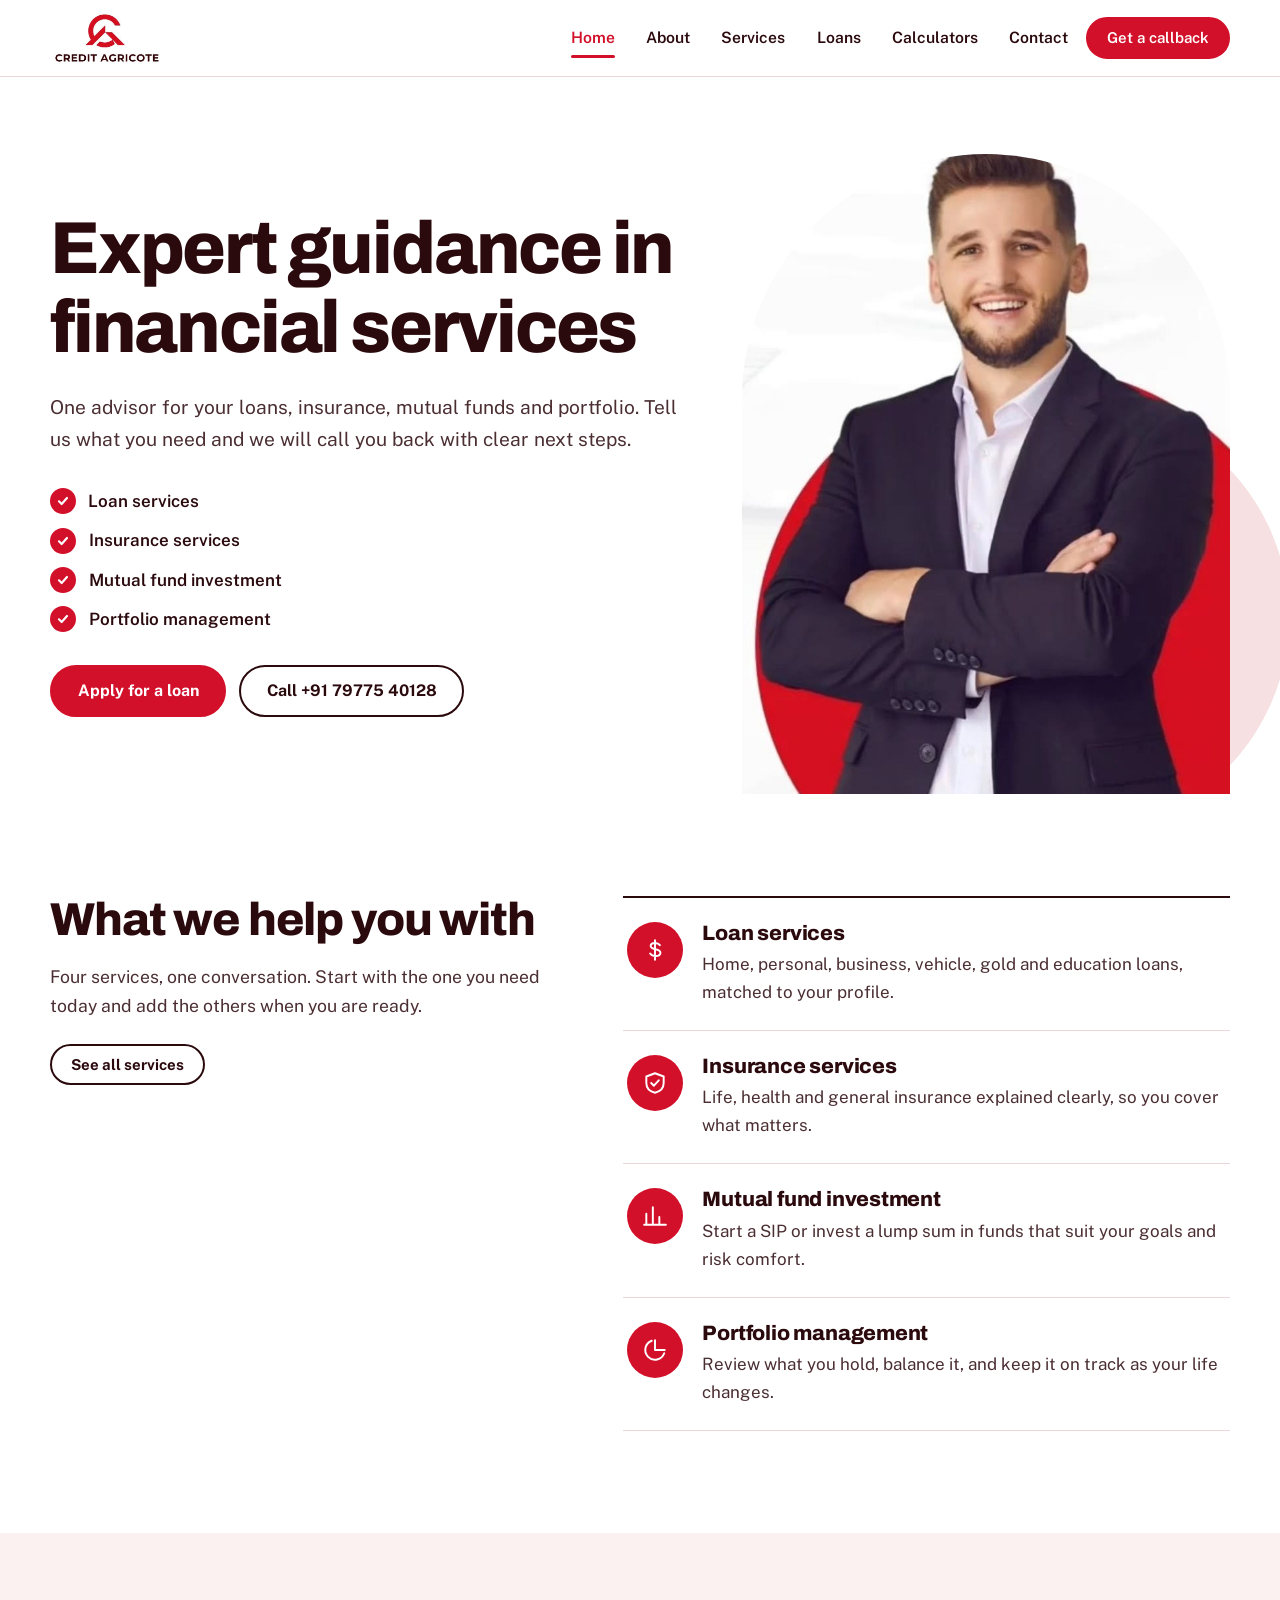
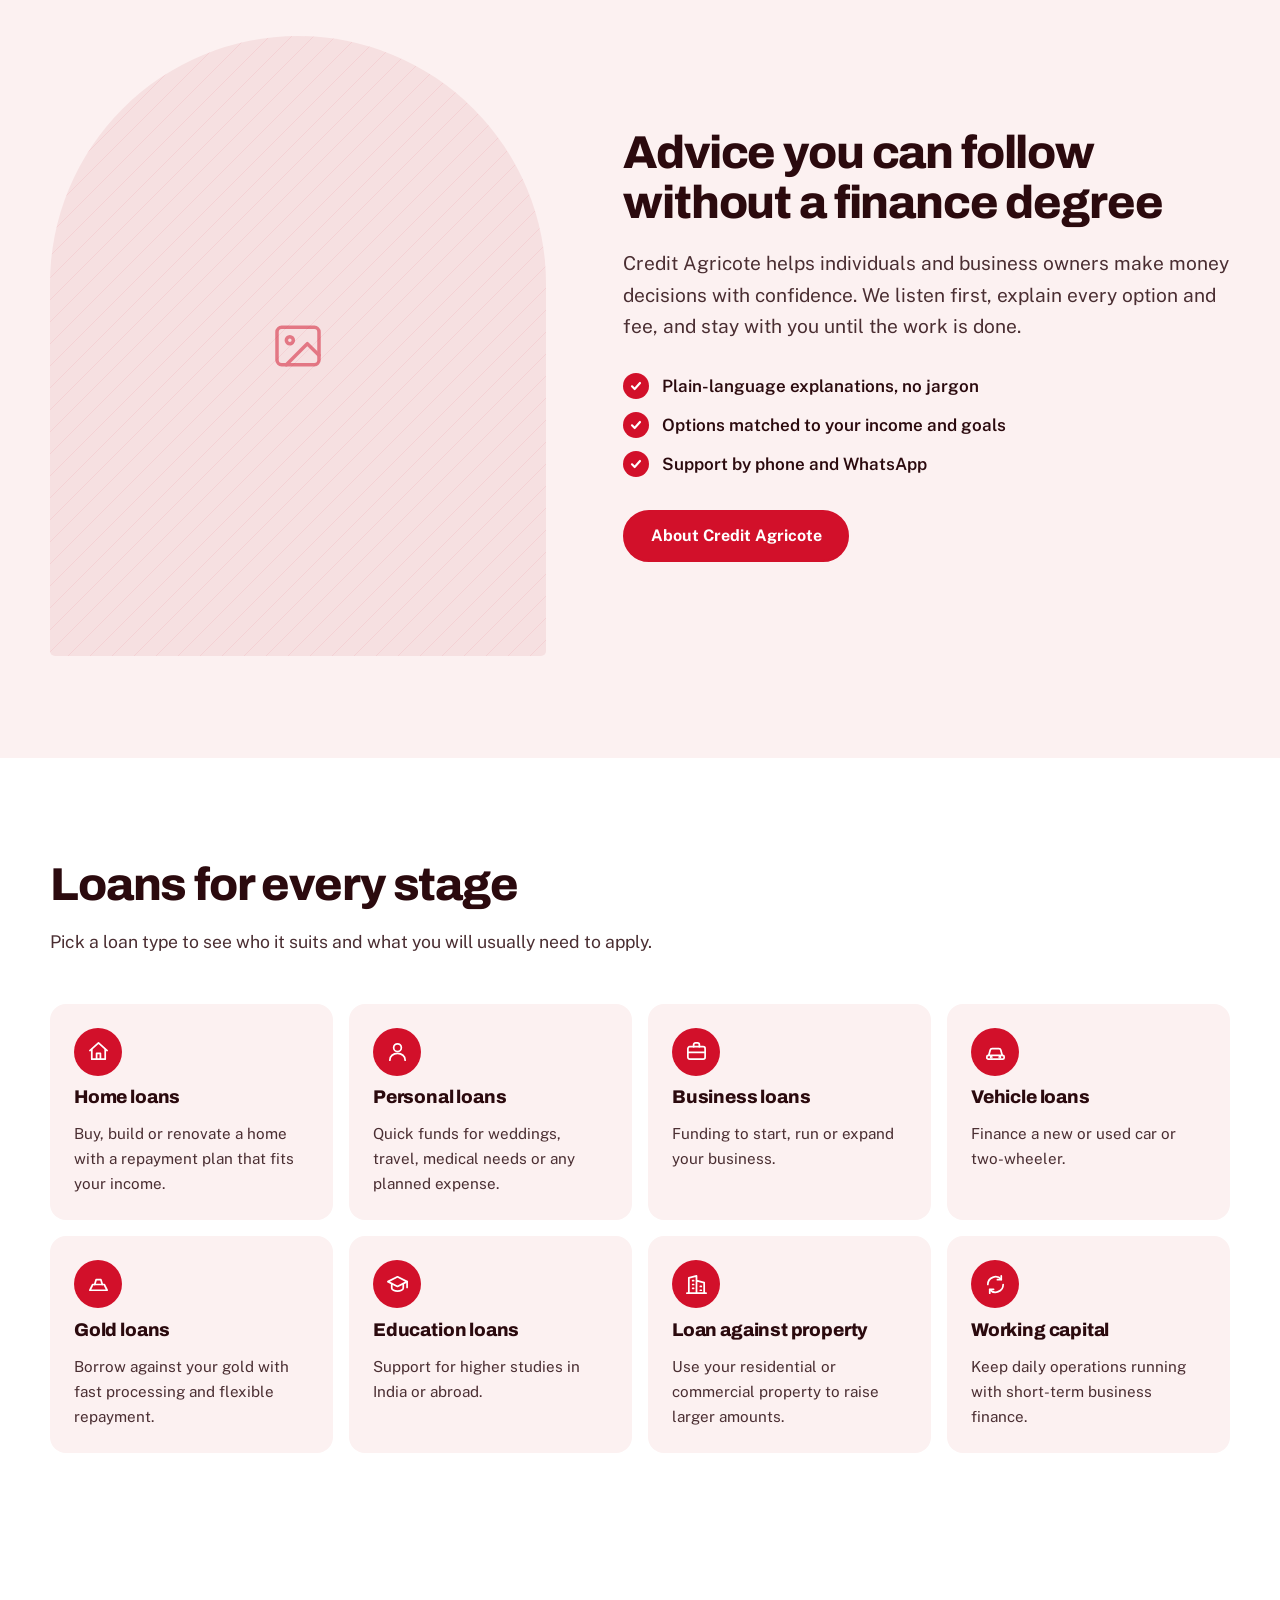
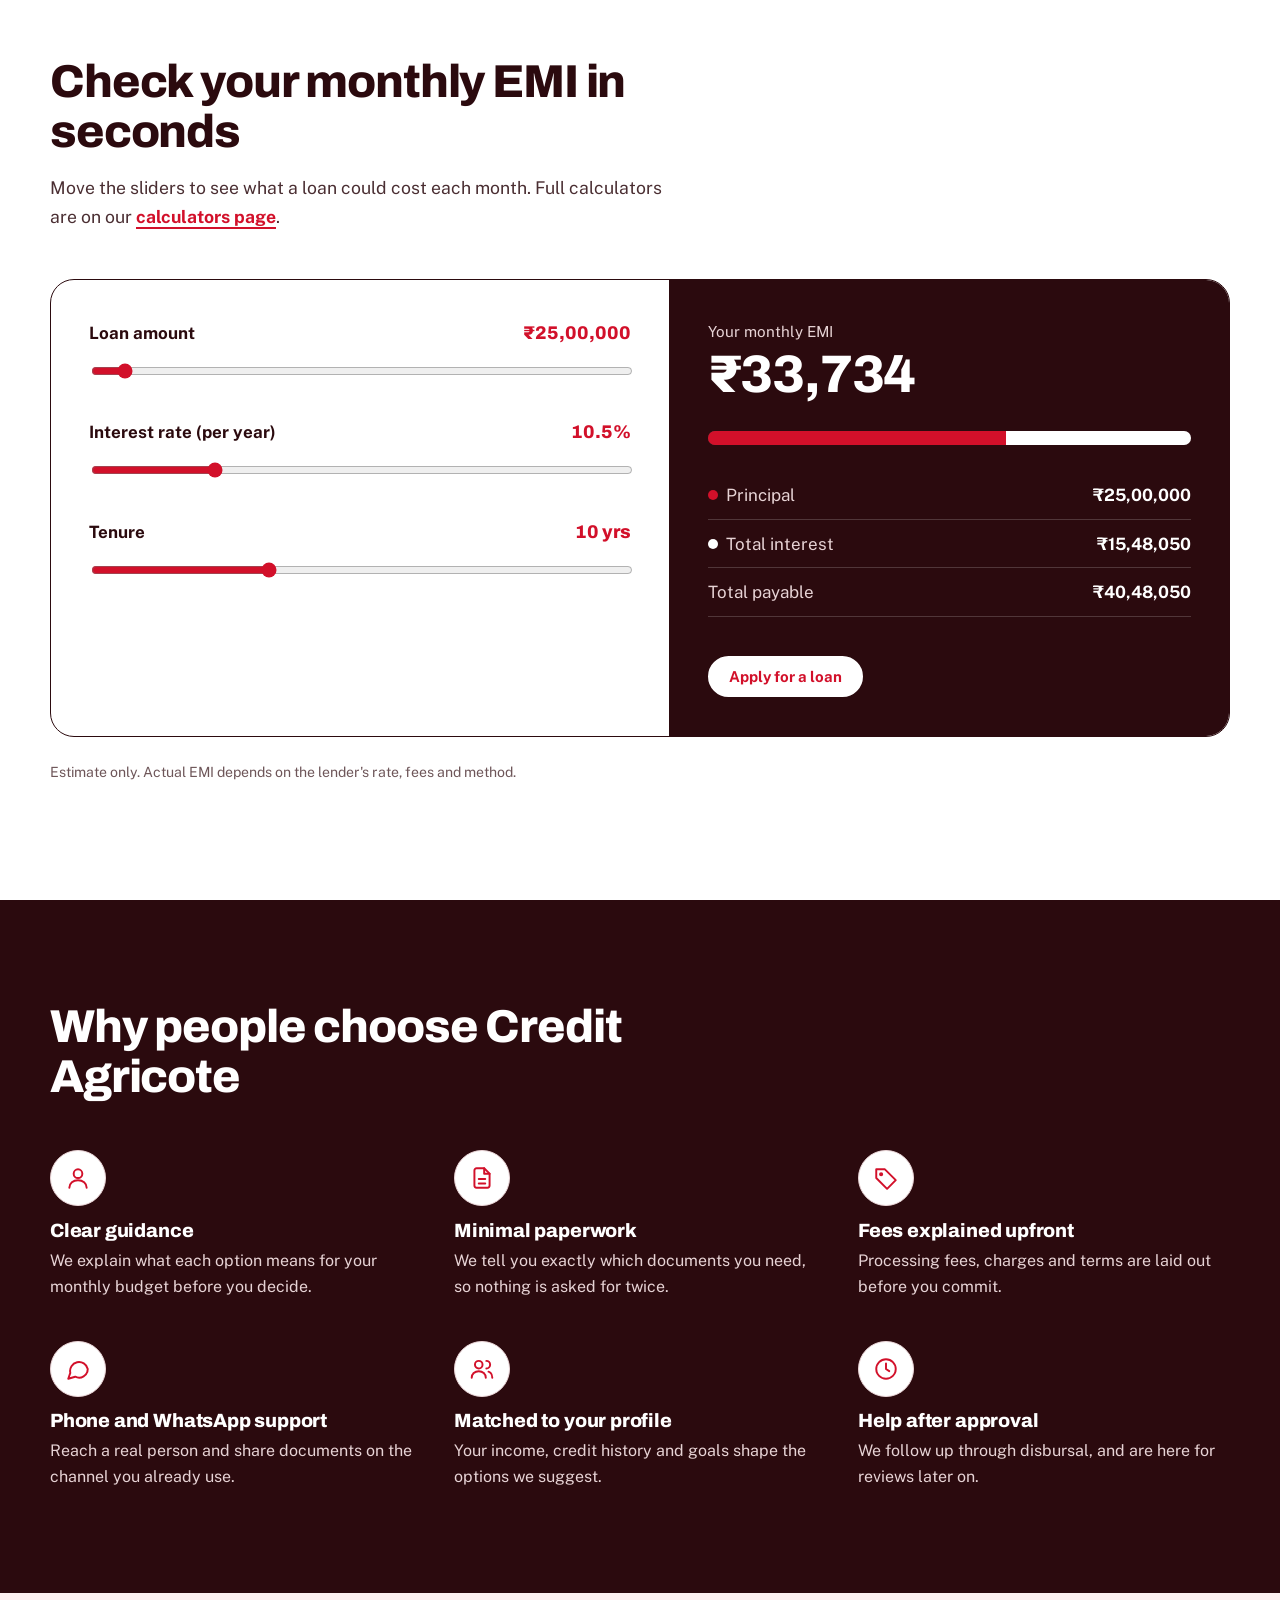
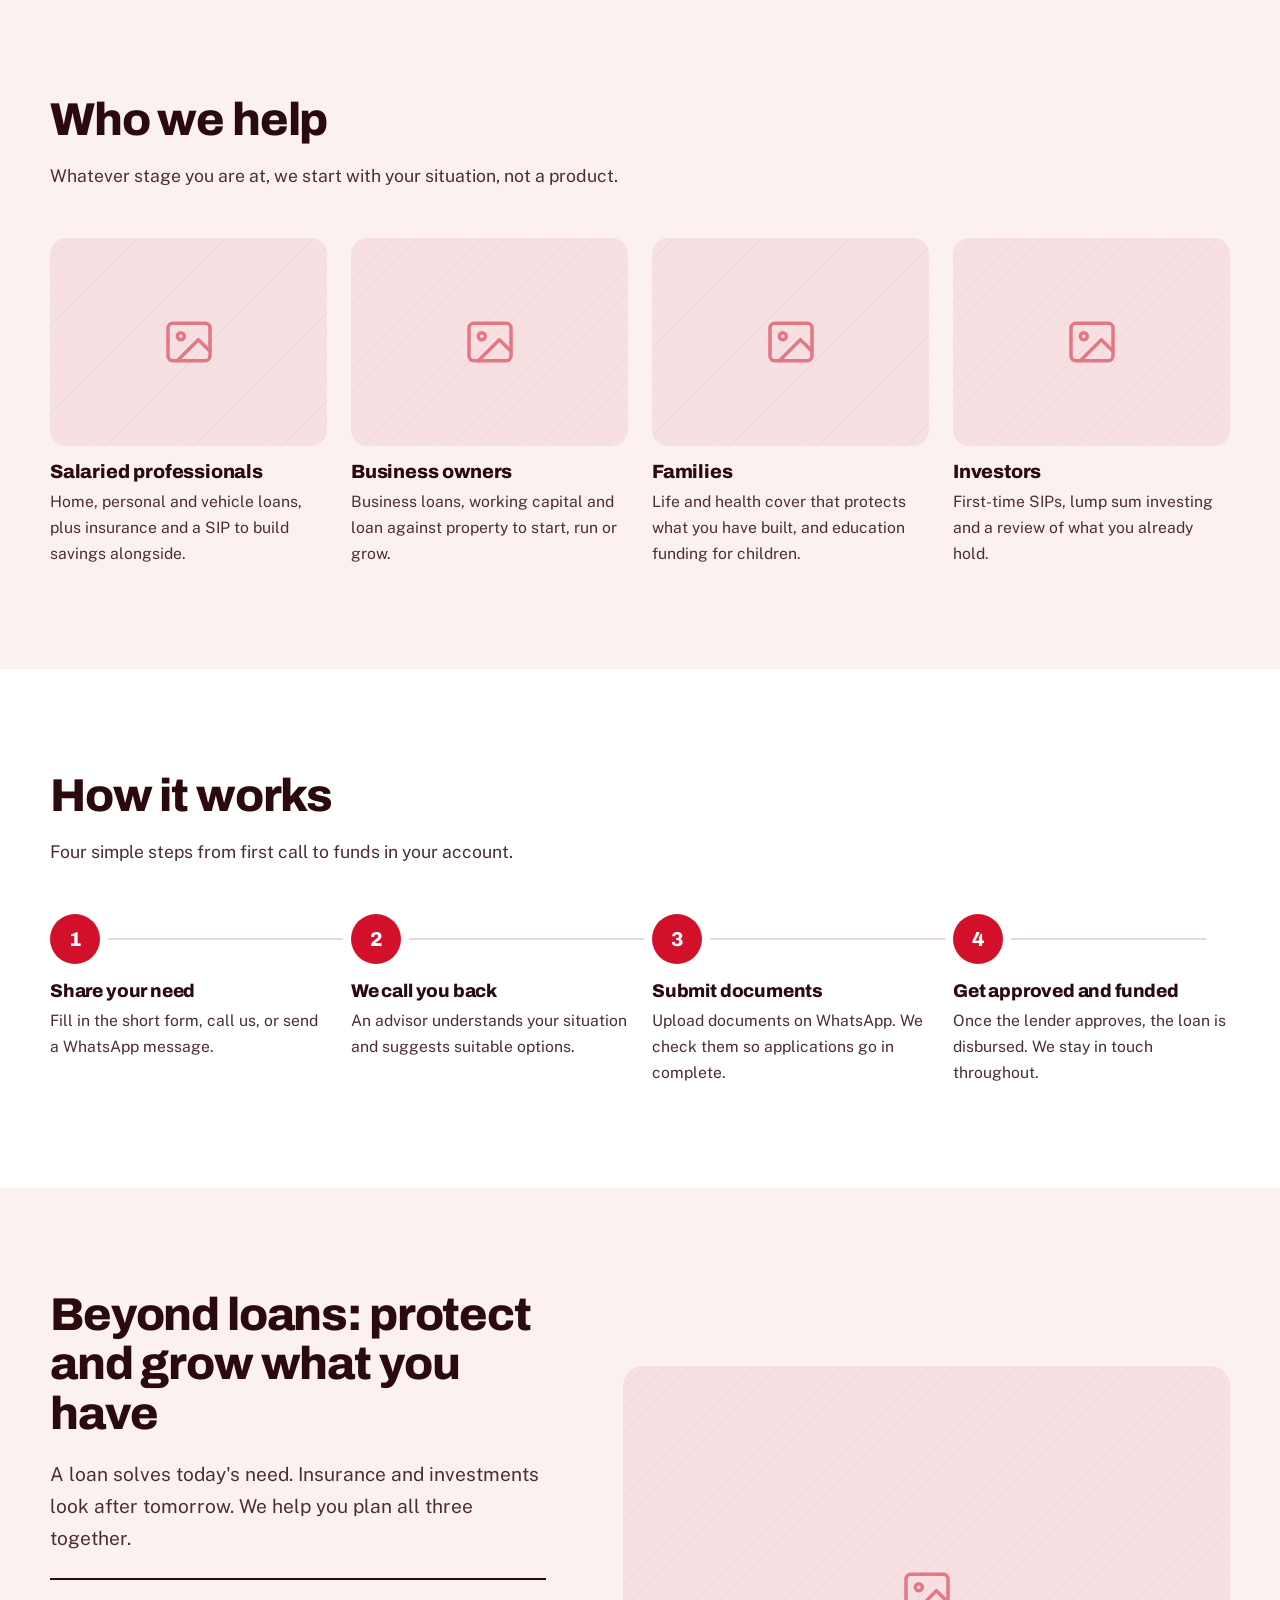
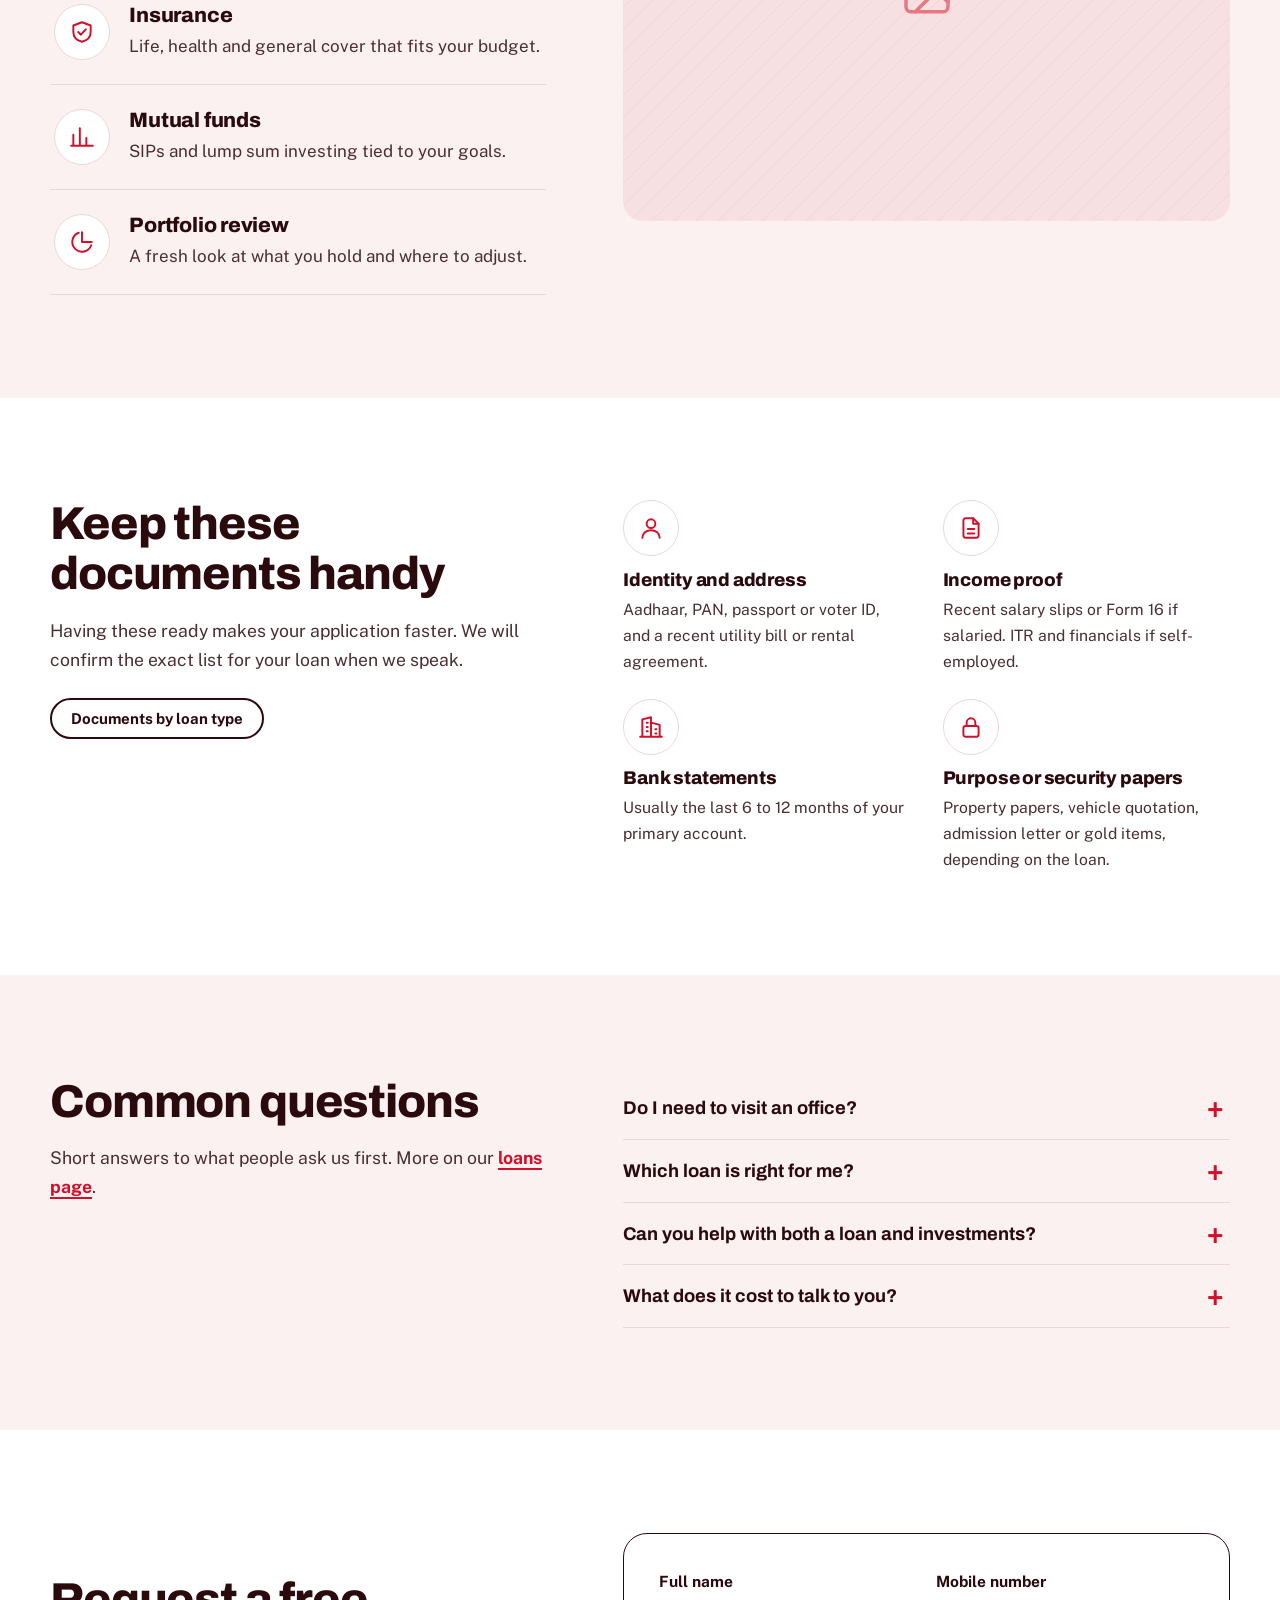
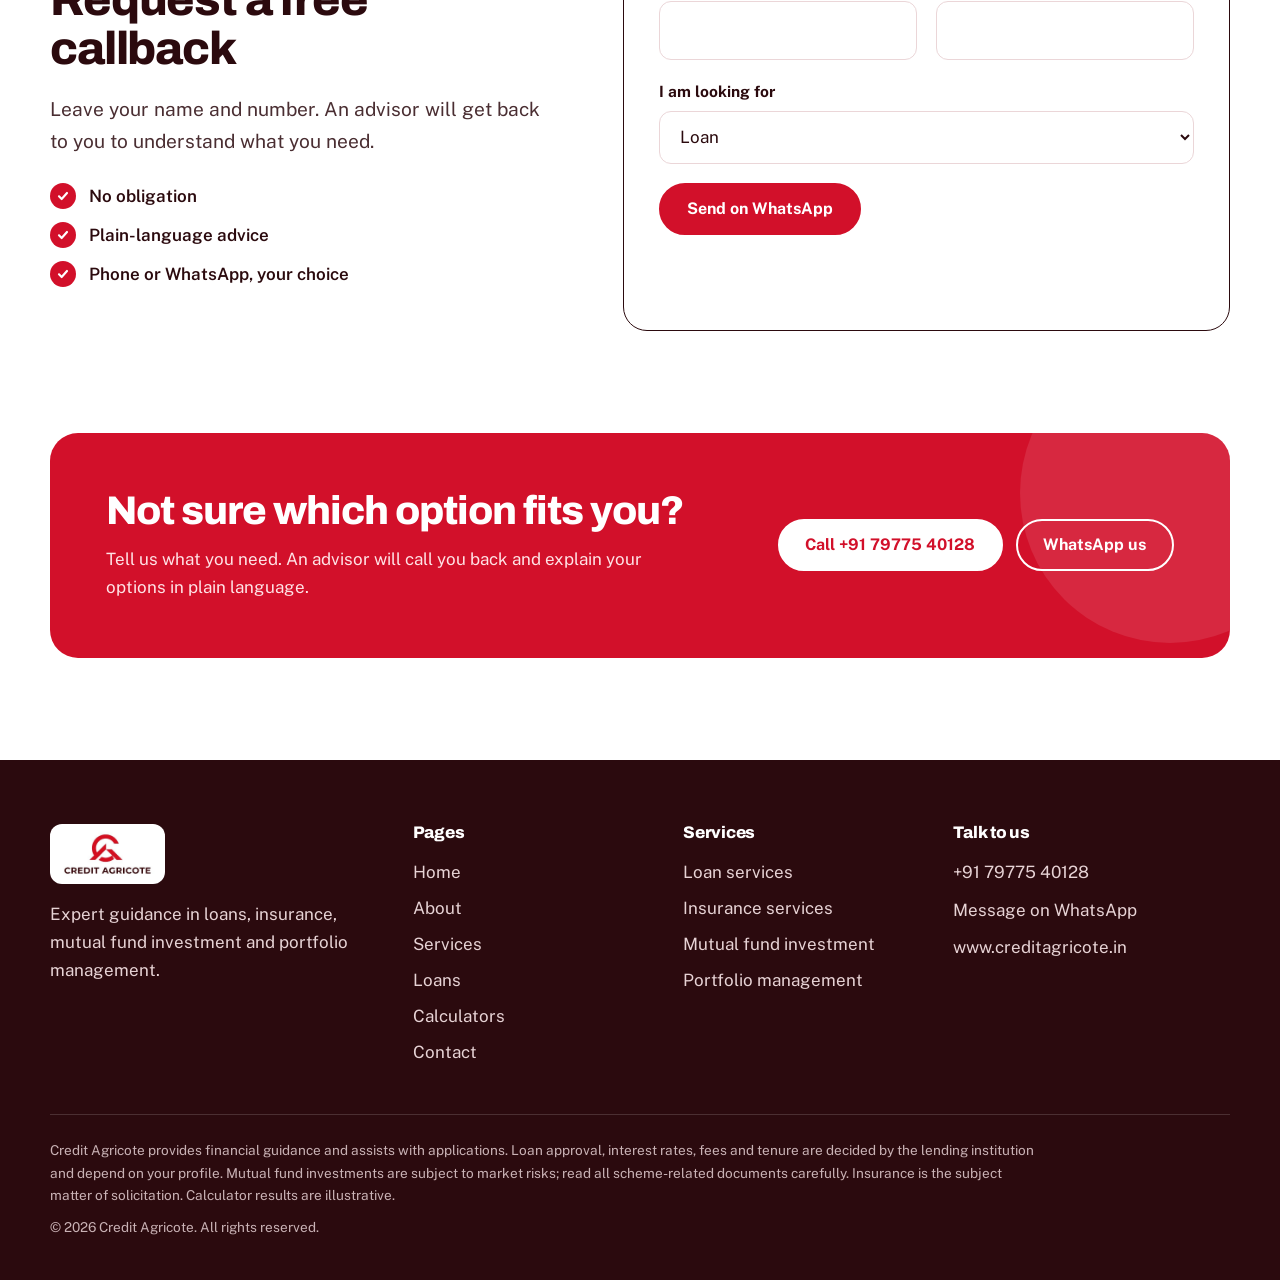
==== commit d08b74b6: "Home: add EMI estimator, who we help, beyond loans, documents, FAQ and callback form" ====
--- a/index.html
+++ b/index.html
@@ -91,6 +91,34 @@
   </div>
 </section>
 
+<section class="section">
+  <div class="wrap">
+    <div class="sec-head"><h2>Check your monthly EMI in seconds</h2><p>Move the sliders to see what a loan could cost each month. Full calculators are on our <a class="text-link" href="tools.html">calculators page</a>.</p></div>
+    <div class="calc" id="emi-calc">
+      <div class="calc-in">
+        <div class="field"><div class="field-top"><label for="emi-amount">Loan amount</label><output id="emi-amount-out" for="emi-amount"></output></div>
+          <input type="range" id="emi-amount" min="50000" max="50000000" step="50000" value="2500000"></div>
+        <div class="field"><div class="field-top"><label for="emi-rate">Interest rate (per year)</label><output id="emi-rate-out" for="emi-rate"></output></div>
+          <input type="range" id="emi-rate" min="5" max="30" step="0.1" value="10.5"></div>
+        <div class="field" style="margin-bottom:0"><div class="field-top"><label for="emi-tenure">Tenure</label><output id="emi-tenure-out" for="emi-tenure"></output></div>
+          <input type="range" id="emi-tenure" min="6" max="360" step="6" value="120"></div>
+      </div>
+      <div class="calc-out" aria-live="polite">
+        <span class="result-label">Your monthly EMI</span>
+        <div class="result-big" id="emi-result"></div>
+        <div class="split-bar" aria-hidden="true"><i id="emi-bar"></i><b></b></div>
+        <dl class="rows">
+          <div><dt><span class="dot" style="background:var(--red)"></span>Principal</dt><dd id="emi-principal"></dd></div>
+          <div><dt><span class="dot" style="background:#fff"></span>Total interest</dt><dd id="emi-interest"></dd></div>
+          <div><dt>Total payable</dt><dd id="emi-total"></dd></div>
+        </dl>
+        <a class="btn light small" style="margin-top:1.4rem;align-self:flex-start" href="contact.html?service=Loan">Apply for a loan</a>
+      </div>
+    </div>
+    <p class="note">Estimate only. Actual EMI depends on the lender's rate, fees and method.</p>
+  </div>
+</section>
+
 <section class="section dark">
   <div class="wrap">
     <div class="sec-head"><h2>Why people choose Credit Agricote</h2></div>
@@ -105,6 +133,18 @@
   </div>
 </section>
 
+<section class="section tint">
+  <div class="wrap">
+    <div class="sec-head"><h2>Who we help</h2><p>Whatever stage you are at, we start with your situation, not a product.</p></div>
+    <div class="audience">
+      <div><div class="media " style="--ar:4/3" role="img" aria-label="Salaried professional"><img src="assets/img/who-salaried.jpg" alt="" loading="lazy" onerror="this.remove()"></div><h3>Salaried professionals</h3><p>Home, personal and vehicle loans, plus insurance and a SIP to build savings alongside.</p></div>
+      <div><div class="media " style="--ar:4/3" role="img" aria-label="Business owner"><img src="assets/img/who-business.jpg" alt="" loading="lazy" onerror="this.remove()"></div><h3>Business owners</h3><p>Business loans, working capital and loan against property to start, run or grow.</p></div>
+      <div><div class="media " style="--ar:4/3" role="img" aria-label="Family"><img src="assets/img/who-families.jpg" alt="" loading="lazy" onerror="this.remove()"></div><h3>Families</h3><p>Life and health cover that protects what you have built, and education funding for children.</p></div>
+      <div><div class="media " style="--ar:4/3" role="img" aria-label="Investor"><img src="assets/img/who-investors.jpg" alt="" loading="lazy" onerror="this.remove()"></div><h3>Investors</h3><p>First-time SIPs, lump sum investing and a review of what you already hold.</p></div>
+    </div>
+  </div>
+</section>
+
 <section class="section">
   <div class="wrap">
     <div class="sec-head"><h2>How it works</h2><p>Four simple steps from first call to funds in your account.</p></div>
@@ -116,6 +156,69 @@
     </ol>
   </div>
 </section>
+<section class="section tint">
+  <div class="wrap split center flip">
+    <div class="media " style="--ar:4/3" role="img" aria-label="Family planning their finances together"><img src="assets/img/home-beyond.jpg" alt="" loading="lazy" onerror="this.remove()"></div>
+    <div>
+      <h2>Beyond loans: protect and grow what you have</h2>
+      <p class="lead" style="margin-top:1.2rem">A loan solves today's need. Insurance and investments look after tomorrow. We help you plan all three together.</p>
+      <ul class="svc-list" style="margin-top:1.5rem">
+        <li><a href="services.html#insurance"><span class="ico soft" aria-hidden="true"><svg viewBox="0 0 24 24" fill="none" stroke="currentColor" stroke-width="1.8" stroke-linecap="round" stroke-linejoin="round"><path d="M12 3l8 3v6c0 4.5-3.2 7.8-8 9-4.8-1.2-8-4.5-8-9V6l8-3z"/><path d="M8.5 12l2.5 2.5 4.5-5"/></svg></span><div><h3>Insurance</h3><p>Life, health and general cover that fits your budget.</p></div></a></li>
+        <li><a href="services.html#mutual-funds"><span class="ico soft" aria-hidden="true"><svg viewBox="0 0 24 24" fill="none" stroke="currentColor" stroke-width="1.8" stroke-linecap="round" stroke-linejoin="round"><path d="M4 20V10M10 20V4M16 20v-7M22 20H2"/></svg></span><div><h3>Mutual funds</h3><p>SIPs and lump sum investing tied to your goals.</p></div></a></li>
+        <li><a href="services.html#portfolio"><span class="ico soft" aria-hidden="true"><svg viewBox="0 0 24 24" fill="none" stroke="currentColor" stroke-width="1.8" stroke-linecap="round" stroke-linejoin="round"><path d="M12 3v9h9"/><path d="M20.5 15A9 9 0 1 1 9 3.5"/></svg></span><div><h3>Portfolio review</h3><p>A fresh look at what you hold and where to adjust.</p></div></a></li>
+      </ul>
+    </div>
+  </div>
+</section>
+
+<section class="section">
+  <div class="wrap split">
+    <div class="sec-head" style="margin:0">
+      <h2>Keep these documents handy</h2>
+      <p>Having these ready makes your application faster. We will confirm the exact list for your loan when we speak.</p>
+      <div class="btn-row" style="margin-top:1.5rem"><a class="btn ghost small" href="loans.html">Documents by loan type</a></div>
+    </div>
+    <div class="docs">
+      <div><span class="ico soft" aria-hidden="true"><svg viewBox="0 0 24 24" fill="none" stroke="currentColor" stroke-width="1.8" stroke-linecap="round" stroke-linejoin="round"><circle cx="12" cy="8" r="4"/><path d="M4 21c0-4.2 3.6-7 8-7s8 2.8 8 7"/></svg></span><h3>Identity and address</h3><p>Aadhaar, PAN, passport or voter ID, and a recent utility bill or rental agreement.</p></div>
+      <div><span class="ico soft" aria-hidden="true"><svg viewBox="0 0 24 24" fill="none" stroke="currentColor" stroke-width="1.8" stroke-linecap="round" stroke-linejoin="round"><path d="M14 3H7a2 2 0 0 0-2 2v14a2 2 0 0 0 2 2h10a2 2 0 0 0 2-2V8l-5-5z"/><path d="M14 3v5h5M9 13h6M9 17h6"/></svg></span><h3>Income proof</h3><p>Recent salary slips or Form 16 if salaried. ITR and financials if self-employed.</p></div>
+      <div><span class="ico soft" aria-hidden="true"><svg viewBox="0 0 24 24" fill="none" stroke="currentColor" stroke-width="1.8" stroke-linecap="round" stroke-linejoin="round"><path d="M4 21V5l8-2v18M12 8l8 2v11M2 21h20"/><path d="M8 8h1M8 12h1M8 16h1M16 14h1M16 18h1"/></svg></span><h3>Bank statements</h3><p>Usually the last 6 to 12 months of your primary account.</p></div>
+      <div><span class="ico soft" aria-hidden="true"><svg viewBox="0 0 24 24" fill="none" stroke="currentColor" stroke-width="1.8" stroke-linecap="round" stroke-linejoin="round"><rect x="5" y="11" width="14" height="10" rx="2"/><path d="M8 11V8a4 4 0 0 1 8 0v3"/></svg></span><h3>Purpose or security papers</h3><p>Property papers, vehicle quotation, admission letter or gold items, depending on the loan.</p></div>
+    </div>
+  </div>
+</section>
+
+<section class="section tint">
+  <div class="wrap split">
+    <div class="sec-head" style="margin:0"><h2>Common questions</h2><p>Short answers to what people ask us first. More on our <a class="text-link" href="loans.html">loans page</a>.</p></div>
+    <div class="faq">
+      <details><summary>Do I need to visit an office?</summary><p>No. You can share your requirement and documents by phone, WhatsApp or the form below, and we take it from there.</p></details>
+      <details><summary>Which loan is right for me?</summary><p>It depends on your purpose, income and credit history. Tell us what you need and we will explain the options and what each would cost.</p></details>
+      <details><summary>Can you help with both a loan and investments?</summary><p>Yes. Many clients start with a loan and later add insurance or a SIP. We keep it all in one conversation.</p></details>
+      <details><summary>What does it cost to talk to you?</summary><p>Talking to an advisor and understanding your options is free of obligation. We explain every fee before you commit to anything.</p></details>
+    </div>
+  </div>
+</section>
+
+<section class="section">
+  <div class="wrap split center">
+    <div>
+      <h2>Request a free callback</h2>
+      <p class="lead" style="margin-top:1.2rem">Leave your name and number. An advisor will get back to you to understand what you need.</p>
+      <ul class="checks" style="margin-top:1.5rem"><li>No obligation</li><li>Plain-language advice</li><li>Phone or WhatsApp, your choice</li></ul>
+    </div>
+    <form class="form quick" id="contact-form" novalidate>
+      <div class="row">
+        <div><label for="name">Full name</label><input id="name" name="name" autocomplete="name" required></div>
+        <div><label for="phone">Mobile number</label><input id="phone" name="phone" type="tel" inputmode="tel" autocomplete="tel" required></div>
+      </div>
+      <div><label for="service">I am looking for</label>
+        <select id="service" name="service"><option>Loan</option><option>Insurance</option><option>Mutual fund</option><option>Portfolio</option><option>Something else</option></select></div>
+      <input type="hidden" name="message" value="">
+      <div><button class="btn" type="submit">Send on WhatsApp</button></div>
+      <p class="form-status" id="form-status" role="status"></p>
+    </form>
+  </div>
+</section>
 <section class="section" style="padding-top:0">
   <div class="wrap">
     <div class="cta">
--- a/assets/style.css
+++ b/assets/style.css
@@ -263,3 +263,16 @@
   *,*::before,*::after{animation:none!important;transition:none!important;scroll-behavior:auto!important}
 }
 .section.tint .media,.page-hero .media{background-color:var(--blush-2)}
+
+.audience{display:grid;grid-template-columns:repeat(4,1fr);gap:1.5rem}
+.audience h3{margin:1rem 0 .4rem;font-size:1.2rem}
+.audience p{margin:0;color:var(--ink-soft);font-size:.98rem}
+.audience .media{border-radius:16px}
+.docs{display:grid;grid-template-columns:1fr 1fr;gap:1.5rem 2rem}
+.docs h3{margin:.9rem 0 .4rem;font-size:1.15rem}
+.docs p{margin:0;color:var(--ink-soft);font-size:.98rem}
+.form.quick{padding:clamp(1.5rem,3vw,2.2rem);border:1.5px solid var(--ink);border-radius:24px}
+.svc-list .ico.soft{background:#fff}
+.section.tint .svc-list a:hover{background:#fff}
+@media (max-width:1000px){.audience{grid-template-columns:repeat(2,1fr)}}
+@media (max-width:560px){.audience,.docs{grid-template-columns:1fr}}
